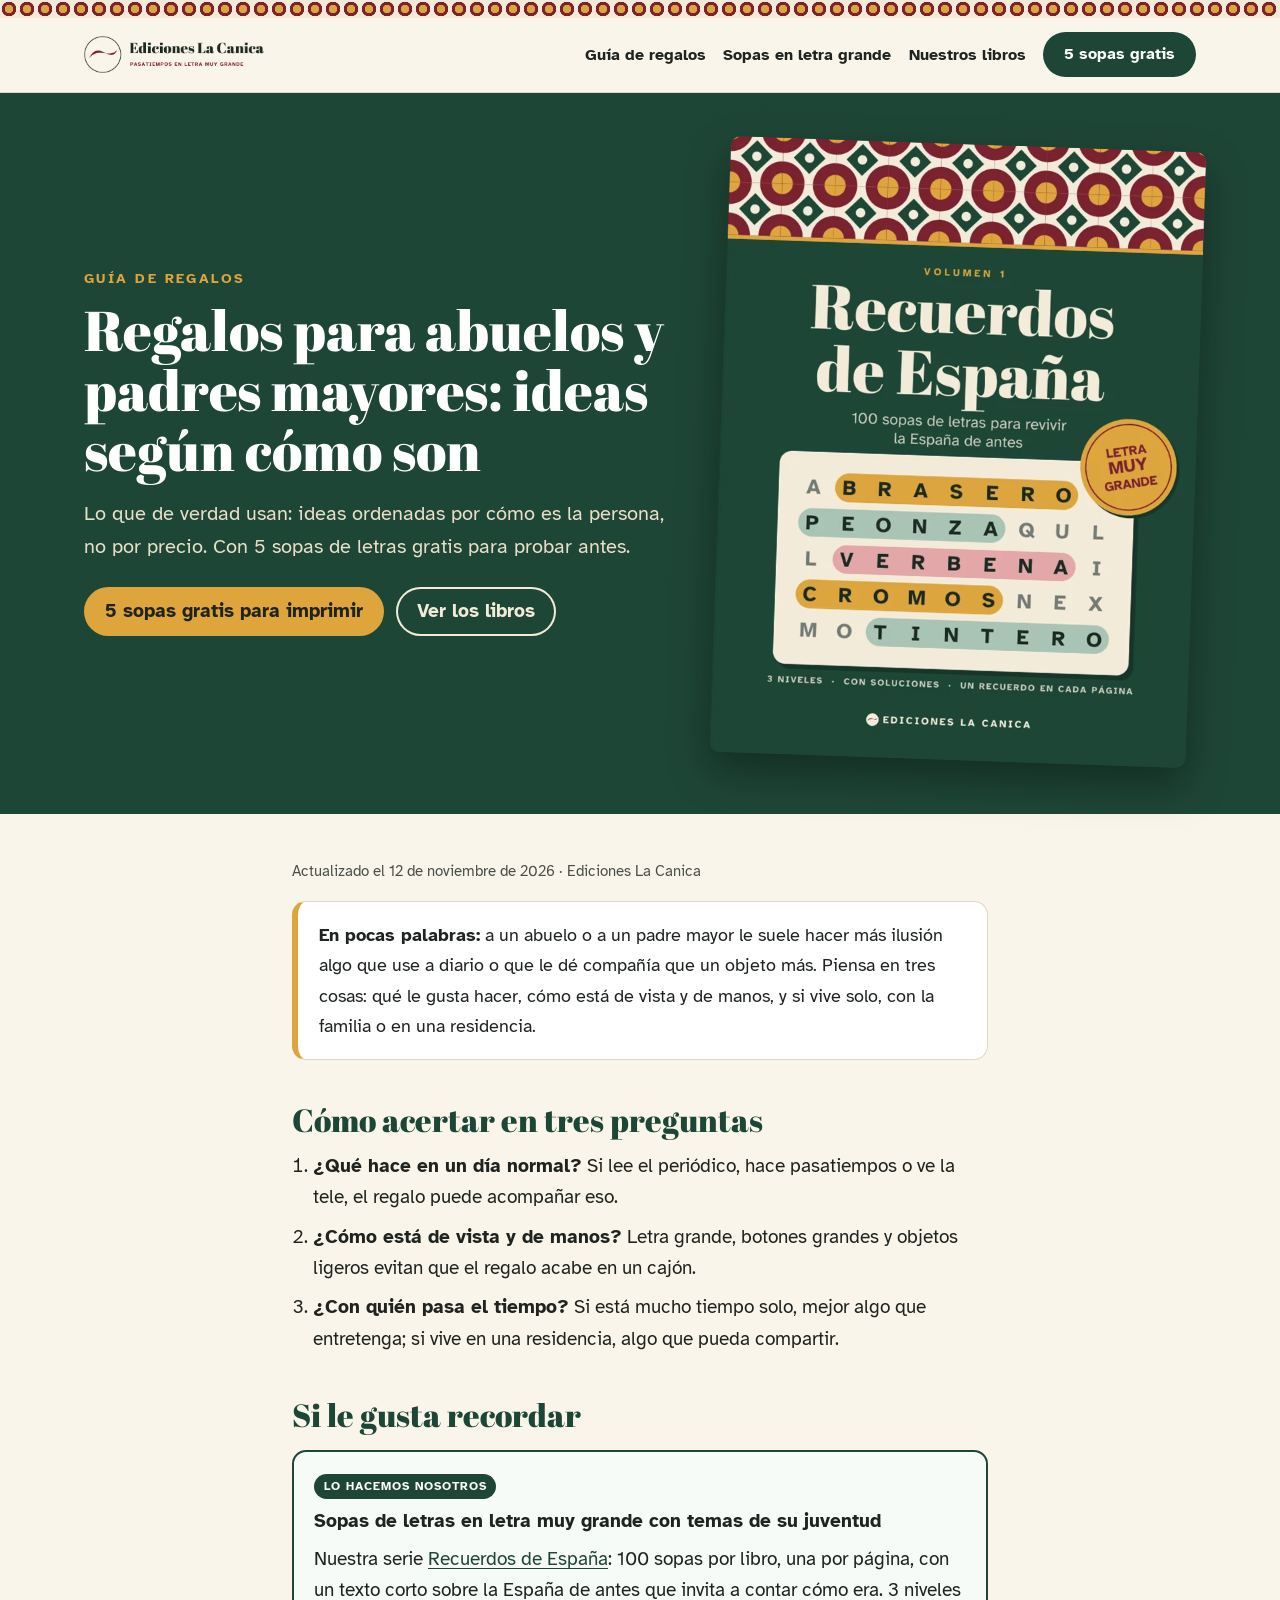
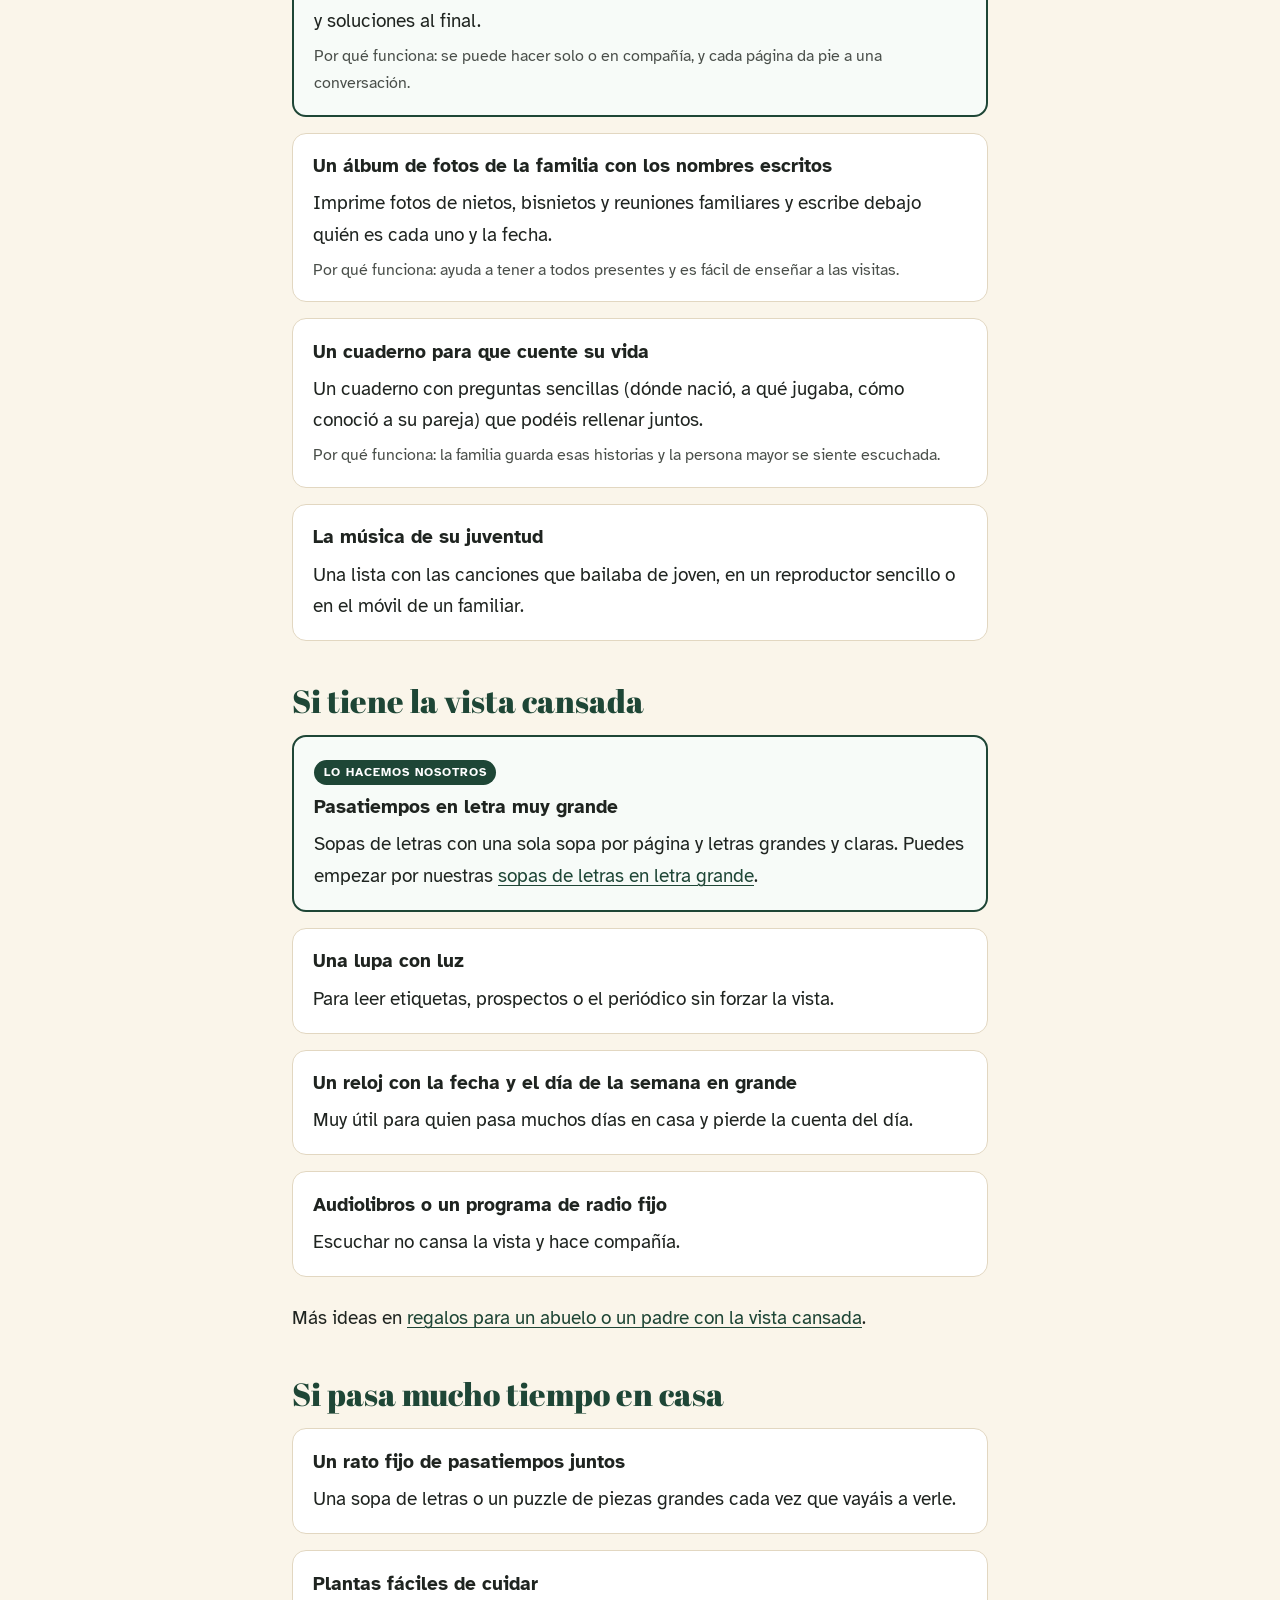
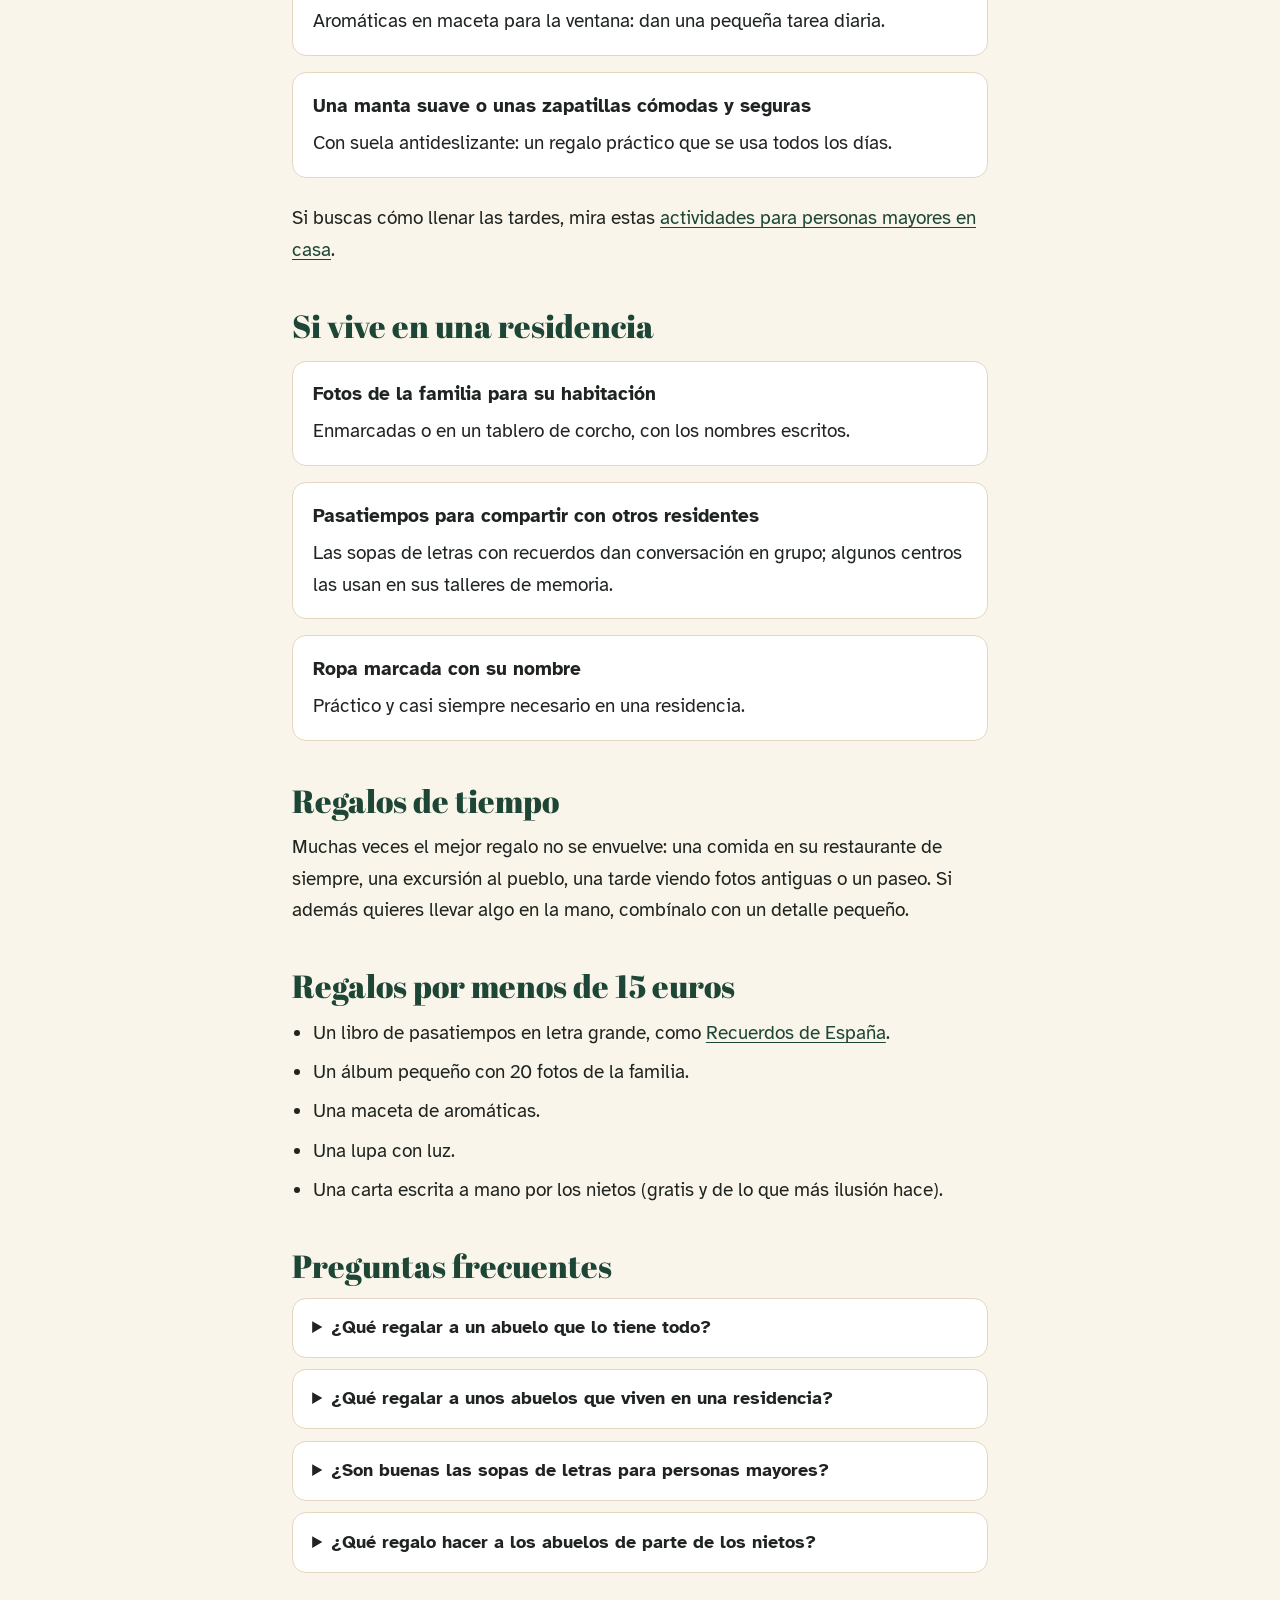
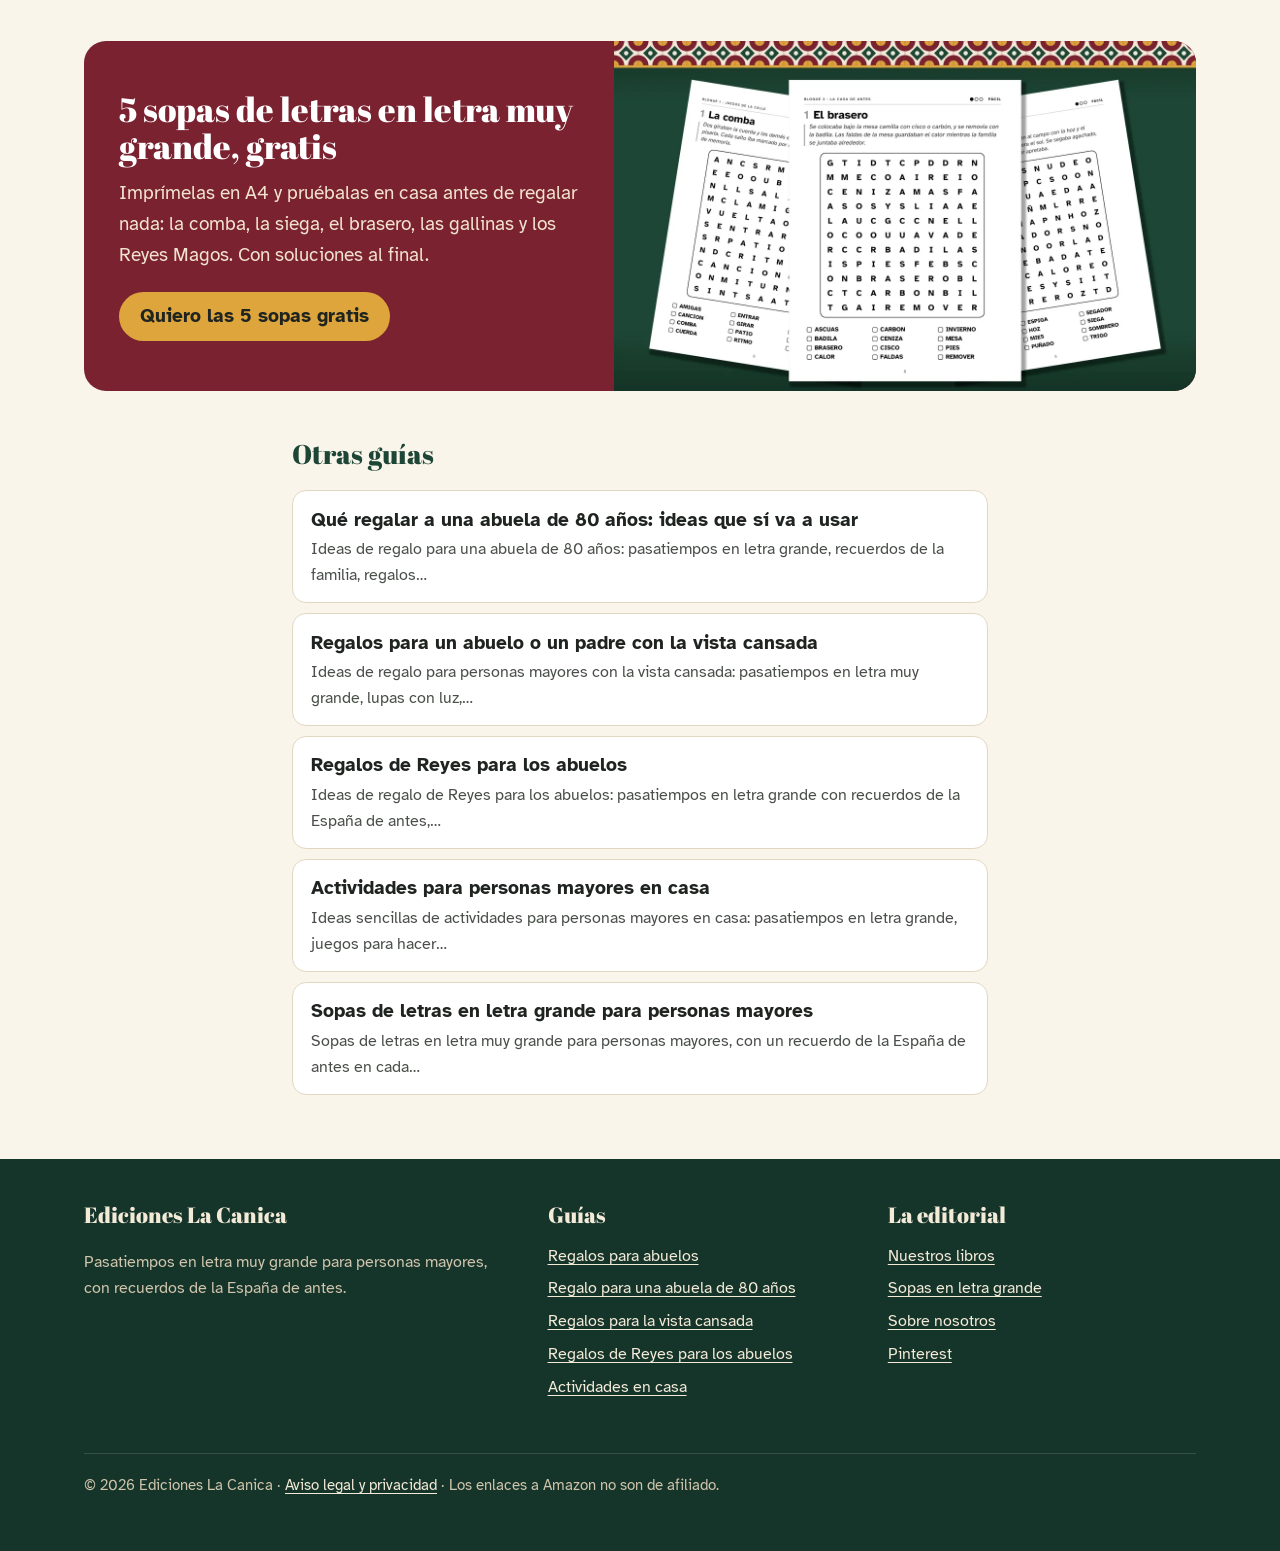
==== index.html @ 73f5ea28 "Web de Ediciones La Canica: guía de regalos para abuelos y sopas de letras en letra grande Co-Author" ====
<!doctype html>
<html lang="es">
<head>
<meta charset="utf-8">
<meta name="viewport" content="width=device-width, initial-scale=1">
<title>Regalos para abuelos y padres mayores: ideas según cómo son</title>
<meta name="description" content="Ideas de regalo para abuelos y padres mayores según sus gustos: si tienen la vista cansada, si les gusta recordar, si pasan mucho tiempo en casa o viven en una residencia.">
<link rel="canonical" href="https://edicioneslacanica.github.io/">
<meta name="robots" content="index, follow, max-image-preview:large">
<meta property="og:type" content="website">
<meta property="og:locale" content="es_ES">
<meta property="og:site_name" content="Ediciones La Canica">
<meta property="og:title" content="Regalos para abuelos y padres mayores: ideas según cómo son">
<meta property="og:description" content="Ideas de regalo para abuelos y padres mayores según sus gustos: si tienen la vista cansada, si les gusta recordar, si pasan mucho tiempo en casa o viven en una residencia.">
<meta property="og:url" content="https://edicioneslacanica.github.io/">
<meta property="og:image" content="https://edicioneslacanica.github.io/img/og-imagen.jpg">
<meta name="twitter:card" content="summary_large_image">
<link rel="icon" type="image/png" href="/favicon.png">
<link rel="preload" href="/fuentes/abril-fatface.woff2" as="font" type="font/woff2" crossorigin>
<link rel="preload" href="/fuentes/atkinson-canica.woff2" as="font" type="font/woff2" crossorigin>
<link rel="stylesheet" href="/estilo.css">
<script type="application/ld+json">{"@context": "https://schema.org", "@graph": [{"@type": "Organization", "@id": "https://edicioneslacanica.github.io/#organizacion", "name": "Ediciones La Canica", "url": "https://edicioneslacanica.github.io/", "logo": "https://edicioneslacanica.github.io/img/logo.png", "sameAs": ["https://www.pinterest.com/edicioneslacanica"]}, {"@type": "WebSite", "@id": "https://edicioneslacanica.github.io/#web", "url": "https://edicioneslacanica.github.io/", "name": "Ediciones La Canica", "inLanguage": "es-ES", "publisher": {"@id": "https://edicioneslacanica.github.io/#organizacion"}}, {"@type": "Article", "headline": "Regalos para abuelos y padres mayores: ideas según cómo son", "description": "Ideas de regalo para abuelos y padres mayores según sus gustos: si tienen la vista cansada, si les gusta recordar, si pasan mucho tiempo en casa o viven en una residencia.", "inLanguage": "es-ES", "dateModified": "2026-11-12", "mainEntityOfPage": "https://edicioneslacanica.github.io/", "author": {"@id": "https://edicioneslacanica.github.io/#organizacion"}, "publisher": {"@id": "https://edicioneslacanica.github.io/#organizacion"}, "image": "https://edicioneslacanica.github.io/img/recuerdos-de-espana-vol-1.webp"}, {"@type": "FAQPage", "mainEntity": [{"@type": "Question", "name": "¿Qué regalar a un abuelo que lo tiene todo?", "acceptedAnswer": {"@type": "Answer", "text": "Algo que se use o se comparta, no un objeto más: un álbum con fotos de la familia y los nombres escritos, una comida o una excursión al pueblo, o un pasatiempo con temas de su época para hacer juntos."}}, {"@type": "Question", "name": "¿Qué regalar a unos abuelos que viven en una residencia?", "acceptedAnswer": {"@type": "Answer", "text": "Cosas pequeñas que se puedan usar allí: fotos enmarcadas de la familia, pasatiempos en letra grande, ropa cómoda marcada con su nombre o música de su juventud. Conviene preguntar antes al centro qué está permitido."}}, {"@type": "Question", "name": "¿Son buenas las sopas de letras para personas mayores?", "acceptedAnswer": {"@type": "Answer", "text": "Son un pasatiempo sencillo y entretenido para mantener la mente activa, siempre que la letra sea grande y no haya demasiadas palabras por página. No sustituyen ningún tratamiento ni ejercicio indicado por un profesional."}}, {"@type": "Question", "name": "¿Qué regalo hacer a los abuelos de parte de los nietos?", "acceptedAnswer": {"@type": "Answer", "text": "Algo hecho o compartido con ellos: un dibujo enmarcado, una tarde de pasatiempos juntos, una carta escrita a mano o un libro de recuerdos en el que los abuelos cuenten cómo era su infancia."}}]}]}</script>
</head>
<body>
<div class="baldosas" aria-hidden="true"></div>
<header class="cabecera">
  <div class="dentro">
    <a class="marca" href="/" aria-label="Ediciones La Canica, inicio"><img src="/img/logo.png" width="539" height="112" alt="Ediciones La Canica"></a>
    
<nav class="menu" aria-label="Principal">
  <a href="/">Guía de regalos</a>
  <a href="/sopas-de-letras-letra-grande/">Sopas en letra grande</a>
  <a href="/libros/">Nuestros libros</a>
  <a class="boton" href="https://sopas-letra-grande-gratis.subscribepage.io" rel="noopener">5 sopas gratis</a>
</nav>
  </div>
</header>
<main>
<section class="heroe">
  <div class="dentro">
    <div>
      
      <p class="etiqueta">Guía de regalos</p>
      <h1>Regalos para abuelos y padres mayores: ideas según cómo son</h1>
      <p class="entradilla">Lo que de verdad usan: ideas ordenadas por cómo es la persona, no por precio. Con 5 sopas de letras gratis para probar antes.</p>
      <div class="acciones">
        <a class="boton oro" href="https://sopas-letra-grande-gratis.subscribepage.io" rel="noopener">5 sopas gratis para imprimir</a>
        <a class="boton claro" href="/libros/">Ver los libros</a>
      </div>
    </div>
    <figure><img src="/img/recuerdos-de-espana-vol-1.webp" width="640" height="827" alt="Portada del libro Recuerdos de España, sopas de letras en letra muy grande" fetchpriority="high"></figure>
  </div>
</section>
<article class="articulo">
<p class="actualizado">Actualizado el 12 de noviembre de 2026 · Ediciones La Canica</p>

<p class="resumen"><strong>En pocas palabras:</strong> a un abuelo o a un padre mayor le suele hacer más ilusión algo que use a diario o que le dé compañía que un objeto más. Piensa en tres cosas: qué le gusta hacer, cómo está de vista y de manos, y si vive solo, con la familia o en una residencia.</p>

<h2>Cómo acertar en tres preguntas</h2>
<ol>
<li><strong>¿Qué hace en un día normal?</strong> Si lee el periódico, hace pasatiempos o ve la tele, el regalo puede acompañar eso.</li>
<li><strong>¿Cómo está de vista y de manos?</strong> Letra grande, botones grandes y objetos ligeros evitan que el regalo acabe en un cajón.</li>
<li><strong>¿Con quién pasa el tiempo?</strong> Si está mucho tiempo solo, mejor algo que entretenga; si vive en una residencia, algo que pueda compartir.</li>
</ol>

<h2>Si le gusta recordar</h2>
<div class="ideas">
<div class="idea nuestra"><span class="sello">Lo hacemos nosotros</span><h3>Sopas de letras en letra muy grande con temas de su juventud</h3><p>Nuestra serie <a href="/libros/">Recuerdos de España</a>: 100 sopas por libro, una por página, con un texto corto sobre la España de antes que invita a contar cómo era. 3 niveles y soluciones al final.</p><p class="por-que">Por qué funciona: se puede hacer solo o en compañía, y cada página da pie a una conversación.</p></div>
<div class="idea"><h3>Un álbum de fotos de la familia con los nombres escritos</h3><p>Imprime fotos de nietos, bisnietos y reuniones familiares y escribe debajo quién es cada uno y la fecha.</p><p class="por-que">Por qué funciona: ayuda a tener a todos presentes y es fácil de enseñar a las visitas.</p></div>
<div class="idea"><h3>Un cuaderno para que cuente su vida</h3><p>Un cuaderno con preguntas sencillas (dónde nació, a qué jugaba, cómo conoció a su pareja) que podéis rellenar juntos.</p><p class="por-que">Por qué funciona: la familia guarda esas historias y la persona mayor se siente escuchada.</p></div>
<div class="idea"><h3>La música de su juventud</h3><p>Una lista con las canciones que bailaba de joven, en un reproductor sencillo o en el móvil de un familiar.</p></div>
</div>

<h2>Si tiene la vista cansada</h2>
<div class="ideas">
<div class="idea nuestra"><span class="sello">Lo hacemos nosotros</span><h3>Pasatiempos en letra muy grande</h3><p>Sopas de letras con una sola sopa por página y letras grandes y claras. Puedes empezar por nuestras <a href="/sopas-de-letras-letra-grande/">sopas de letras en letra grande</a>.</p></div>
<div class="idea"><h3>Una lupa con luz</h3><p>Para leer etiquetas, prospectos o el periódico sin forzar la vista.</p></div>
<div class="idea"><h3>Un reloj con la fecha y el día de la semana en grande</h3><p>Muy útil para quien pasa muchos días en casa y pierde la cuenta del día.</p></div>
<div class="idea"><h3>Audiolibros o un programa de radio fijo</h3><p>Escuchar no cansa la vista y hace compañía.</p></div>
</div>
<p>Más ideas en <a href="/regalos-abuelo-vista-cansada/">regalos para un abuelo o un padre con la vista cansada</a>.</p>

<h2>Si pasa mucho tiempo en casa</h2>
<div class="ideas">
<div class="idea"><h3>Un rato fijo de pasatiempos juntos</h3><p>Una sopa de letras o un puzzle de piezas grandes cada vez que vayáis a verle.</p></div>
<div class="idea"><h3>Plantas fáciles de cuidar</h3><p>Aromáticas en maceta para la ventana: dan una pequeña tarea diaria.</p></div>
<div class="idea"><h3>Una manta suave o unas zapatillas cómodas y seguras</h3><p>Con suela antideslizante: un regalo práctico que se usa todos los días.</p></div>
</div>
<p>Si buscas cómo llenar las tardes, mira estas <a href="/actividades-para-mayores-en-casa/">actividades para personas mayores en casa</a>.</p>

<h2>Si vive en una residencia</h2>
<div class="ideas">
<div class="idea"><h3>Fotos de la familia para su habitación</h3><p>Enmarcadas o en un tablero de corcho, con los nombres escritos.</p></div>
<div class="idea"><h3>Pasatiempos para compartir con otros residentes</h3><p>Las sopas de letras con recuerdos dan conversación en grupo; algunos centros las usan en sus talleres de memoria.</p></div>
<div class="idea"><h3>Ropa marcada con su nombre</h3><p>Práctico y casi siempre necesario en una residencia.</p></div>
</div>

<h2>Regalos de tiempo</h2>
<p>Muchas veces el mejor regalo no se envuelve: una comida en su restaurante de siempre, una excursión al pueblo, una tarde viendo fotos antiguas o un paseo. Si además quieres llevar algo en la mano, combínalo con un detalle pequeño.</p>

<h2>Regalos por menos de 15 euros</h2>
<ul>
<li>Un libro de pasatiempos en letra grande, como <a href="/libros/">Recuerdos de España</a>.</li>
<li>Un álbum pequeño con 20 fotos de la familia.</li>
<li>Una maceta de aromáticas.</li>
<li>Una lupa con luz.</li>
<li>Una carta escrita a mano por los nietos (gratis y de lo que más ilusión hace).</li>
</ul>

<h2>Preguntas frecuentes</h2>

<div class="faq"><details><summary>¿Qué regalar a un abuelo que lo tiene todo?</summary><p>Algo que se use o se comparta, no un objeto más: un álbum con fotos de la familia y los nombres escritos, una comida o una excursión al pueblo, o un pasatiempo con temas de su época para hacer juntos.</p></details><details><summary>¿Qué regalar a unos abuelos que viven en una residencia?</summary><p>Cosas pequeñas que se puedan usar allí: fotos enmarcadas de la familia, pasatiempos en letra grande, ropa cómoda marcada con su nombre o música de su juventud. Conviene preguntar antes al centro qué está permitido.</p></details><details><summary>¿Son buenas las sopas de letras para personas mayores?</summary><p>Son un pasatiempo sencillo y entretenido para mantener la mente activa, siempre que la letra sea grande y no haya demasiadas palabras por página. No sustituyen ningún tratamiento ni ejercicio indicado por un profesional.</p></details><details><summary>¿Qué regalo hacer a los abuelos de parte de los nietos?</summary><p>Algo hecho o compartido con ellos: un dibujo enmarcado, una tarde de pasatiempos juntos, una carta escrita a mano o un libro de recuerdos en el que los abuelos cuenten cómo era su infancia.</p></details></div>
</article>

<section class="gratis" aria-labelledby="gratis-titulo">
  <div class="caja">
    <div class="texto">
      <h2 id="gratis-titulo">5 sopas de letras en letra muy grande, gratis</h2>
      <p>Imprímelas en A4 y pruébalas en casa antes de regalar nada: la comba, la siega, el brasero, las gallinas y los Reyes Magos. Con soluciones al final.</p>
      <a class="boton oro" href="https://sopas-letra-grande-gratis.subscribepage.io" rel="noopener">Quiero las 5 sopas gratis</a>
    </div>
    <img src="/img/sopas-gratis.webp" width="1200" height="720" loading="lazy" alt="Tres páginas de sopas de letras en letra muy grande para imprimir">
  </div>
</section>
<aside class="otras" aria-label="Otras guías"><h2>Otras guías</h2><ul><li><a href="/regalo-abuela-80-anos/">Qué regalar a una abuela de 80 años: ideas que sí va a usar<span>Ideas de regalo para una abuela de 80 años: pasatiempos en letra grande, recuerdos de la familia, regalos…</span></a></li><li><a href="/regalos-abuelo-vista-cansada/">Regalos para un abuelo o un padre con la vista cansada<span>Ideas de regalo para personas mayores con la vista cansada: pasatiempos en letra muy grande, lupas con luz,…</span></a></li><li><a href="/regalos-reyes-abuelos/">Regalos de Reyes para los abuelos<span>Ideas de regalo de Reyes para los abuelos: pasatiempos en letra grande con recuerdos de la España de antes,…</span></a></li><li><a href="/actividades-para-mayores-en-casa/">Actividades para personas mayores en casa<span>Ideas sencillas de actividades para personas mayores en casa: pasatiempos en letra grande, juegos para hacer…</span></a></li><li><a href="/sopas-de-letras-letra-grande/">Sopas de letras en letra grande para personas mayores<span>Sopas de letras en letra muy grande para personas mayores, con un recuerdo de la España de antes en cada…</span></a></li></ul></aside>
</main>
<footer class="pie">
  <div class="dentro">
    <div>
      <h2>Ediciones La Canica</h2>
      <p>Pasatiempos en letra muy grande para personas mayores, con recuerdos de la España de antes.</p>
    </div>
    <div>
      <h2>Guías</h2>
      <ul>
        <li><a href="/">Regalos para abuelos</a></li>
        <li><a href="/regalo-abuela-80-anos/">Regalo para una abuela de 80 años</a></li>
        <li><a href="/regalos-abuelo-vista-cansada/">Regalos para la vista cansada</a></li>
        <li><a href="/regalos-reyes-abuelos/">Regalos de Reyes para los abuelos</a></li>
        <li><a href="/actividades-para-mayores-en-casa/">Actividades en casa</a></li>
      </ul>
    </div>
    <div>
      <h2>La editorial</h2>
      <ul>
        <li><a href="/libros/">Nuestros libros</a></li>
        <li><a href="/sopas-de-letras-letra-grande/">Sopas en letra grande</a></li>
        <li><a href="/sobre-nosotros/">Sobre nosotros</a></li>
        <li><a href="https://www.pinterest.com/edicioneslacanica" rel="noopener">Pinterest</a></li>
      </ul>
    </div>
    <p class="legal">© 2026 Ediciones La Canica · <a href="/aviso-legal/">Aviso legal y privacidad</a> · Los enlaces a Amazon no son de afiliado.</p>
  </div>
</footer>
</body>
</html>
---- estilo.css ----
/* Ediciones La Canica · web estática. Letra grande y contraste alto: la leen hijos, nietos y mayores. */
@font-face { font-family: "Abril Fatface"; src: url("/fuentes/abril-fatface.woff2") format("woff2"); font-weight: 400; font-display: swap; }
@font-face { font-family: "Atkinson Hyperlegible"; src: url("/fuentes/atkinson-canica.woff2") format("woff2"); font-weight: 400; font-display: swap; }
@font-face { font-family: "Atkinson Hyperlegible"; src: url("/fuentes/atkinson-canica-bold.woff2") format("woff2"); font-weight: 700; font-display: swap; }

:root {
  --verde: #1E4636;
  --verde-osc: #16352A;
  --granate: #7B2230;
  --oro: #DDA53C;
  --crema: #F3EAD8;
  --crema-2: #FAF5EA;
  --tinta: #1F2420;
  --tinta-2: #4A4F4A;
  --linea: #E2D7C1;
  --ancho: 46rem;
  --ancho-ancho: 72rem;
  --radio: 14px;
}

* { box-sizing: border-box; }
html { -webkit-text-size-adjust: 100%; }
body {
  margin: 0;
  background: var(--crema-2);
  color: var(--tinta);
  font-family: "Atkinson Hyperlegible", system-ui, -apple-system, "Segoe UI", sans-serif;
  font-size: 1.1875rem;
  line-height: 1.65;
}
img { max-width: 100%; height: auto; display: block; }
a { color: var(--verde); text-decoration-thickness: 1px; text-underline-offset: 3px; }
a:hover { color: var(--granate); }
:focus-visible { outline: 3px solid var(--oro); outline-offset: 3px; }

/* Franja de baldosas, como en las portadas */
.baldosas {
  height: 18px;
  background:
    radial-gradient(circle at 50% 50%, var(--oro) 0 4px, transparent 4.5px) 0 0 / 18px 18px,
    radial-gradient(circle at 50% 50%, var(--granate) 0 7px, transparent 7.5px) 0 0 / 18px 18px,
    var(--crema);
}

/* Cabecera */
.cabecera { background: var(--crema-2); border-bottom: 1px solid var(--linea); }
.cabecera .dentro {
  max-width: var(--ancho-ancho); margin: 0 auto; padding: 0.9rem 1.25rem;
  display: flex; align-items: center; justify-content: space-between; gap: 1rem; flex-wrap: wrap;
}
.marca { display: flex; align-items: center; gap: 0.6rem; text-decoration: none; color: var(--verde); }
.marca img { width: 180px; }
.menu { display: flex; gap: 1.1rem; flex-wrap: wrap; align-items: center; font-size: 1rem; }
.menu a { text-decoration: none; color: var(--tinta); font-weight: 700; }
.menu a:hover { color: var(--granate); }
.menu a.boton { color: #fff; }

/* Botones */
.boton {
  display: inline-block; background: var(--verde); color: #fff; text-decoration: none;
  padding: 0.75rem 1.3rem; border-radius: 999px; font-weight: 700; line-height: 1.3;
}
.boton:hover { background: var(--granate); color: #fff; }
.boton.oro { background: var(--oro); color: var(--tinta); }
.boton.oro:hover { background: #c98f22; color: var(--tinta); }
.boton.claro { background: transparent; color: var(--verde); box-shadow: inset 0 0 0 2px var(--verde); }
.boton.claro:hover { background: var(--verde); color: #fff; }

/* Portada de cada página */
.heroe { background: var(--verde); color: var(--crema); }
.heroe .dentro { max-width: var(--ancho-ancho); margin: 0 auto; padding: 3.2rem 1.25rem 3.4rem; display: grid; gap: 2.5rem; grid-template-columns: 1.25fr 1fr; align-items: center; }
.heroe.solo-texto .dentro { grid-template-columns: 1fr; max-width: var(--ancho); }
.heroe .etiqueta { color: var(--oro); letter-spacing: 0.18em; font-size: 0.85rem; font-weight: 700; text-transform: uppercase; margin: 0 0 0.6rem; }
.heroe h1 { font-family: "Abril Fatface", Georgia, serif; font-weight: 400; font-size: clamp(2.2rem, 5vw, 3.5rem); line-height: 1.08; margin: 0 0 1rem; color: #fff; }
.heroe .entradilla { font-size: 1.25rem; color: #E9DFC9; margin: 0 0 1.5rem; }
.heroe .acciones { display: flex; gap: 0.8rem; flex-wrap: wrap; }
.heroe .acciones .boton.claro { color: var(--crema); box-shadow: inset 0 0 0 2px var(--crema); }
.heroe .acciones .boton.claro:hover { background: var(--crema); color: var(--verde); }
.heroe figure { margin: 0; }
.heroe figure img { border-radius: 10px; box-shadow: 0 18px 40px rgba(0,0,0,0.35); transform: rotate(2deg); }
.miga { font-size: 0.95rem; color: #CFC4AC; margin: 0 0 1rem; }
.miga a { color: #CFC4AC; }

/* Cuerpo */
main { display: block; }
.articulo { max-width: var(--ancho); margin: 0 auto; padding: 2.8rem 1.25rem 1rem; }
.articulo h2 { font-family: "Abril Fatface", Georgia, serif; font-weight: 400; font-size: 2rem; line-height: 1.15; color: var(--verde); margin: 2.6rem 0 0.8rem; }
.articulo h3 { font-size: 1.3rem; margin: 1.8rem 0 0.4rem; color: var(--tinta); }
.articulo p { margin: 0 0 1.1rem; }
.articulo ul, .articulo ol { padding-left: 1.3rem; margin: 0 0 1.2rem; }
.articulo li { margin: 0 0 0.5rem; }
.articulo .resumen {
  background: #fff; border: 1px solid var(--linea); border-left: 6px solid var(--oro);
  border-radius: var(--radio); padding: 1.1rem 1.3rem; margin: 0 0 1.8rem; font-size: 1.15rem;
}
.actualizado { font-size: 0.95rem; color: var(--tinta-2); margin-bottom: 1.4rem; }

/* Tarjetas de ideas */
.ideas { display: grid; gap: 1rem; margin: 1rem 0 1.6rem; }
.idea { background: #fff; border: 1px solid var(--linea); border-radius: var(--radio); padding: 1.1rem 1.25rem; }
.idea h3 { margin: 0 0 0.35rem; font-size: 1.2rem; }
.idea p { margin: 0; }
.idea .por-que { color: var(--tinta-2); font-size: 1.02rem; margin-top: 0.35rem; }
.idea.nuestra { border: 2px solid var(--verde); background: #F7FBF8; }
.idea .sello { display: inline-block; background: var(--verde); color: #fff; font-size: 0.78rem; letter-spacing: 0.08em; text-transform: uppercase; border-radius: 999px; padding: 0.15rem 0.6rem; margin-bottom: 0.45rem; font-weight: 700; }

/* Caja del imprimible gratis */
.gratis {
  margin: 2.6rem auto; max-width: var(--ancho-ancho); padding: 0 1.25rem;
}
.gratis .caja {
  background: var(--granate); color: var(--crema); border-radius: 22px; overflow: hidden;
  display: grid; grid-template-columns: 1fr 1.1fr; align-items: center;
}
.gratis .texto { padding: 2.2rem 2.2rem; }
.gratis h2 { font-family: "Abril Fatface", Georgia, serif; font-weight: 400; color: #fff; font-size: 2.1rem; line-height: 1.1; margin: 0 0 0.8rem; }
.gratis p { margin: 0 0 1.3rem; color: #F1E3CF; }
.gratis img { width: 100%; height: 100%; object-fit: cover; }

/* Libros */
.libros { display: grid; grid-template-columns: repeat(auto-fit, minmax(16rem, 1fr)); gap: 1.6rem; margin: 1.4rem 0 2rem; }
.libro { background: #fff; border: 1px solid var(--linea); border-radius: var(--radio); padding: 1.2rem; display: flex; flex-direction: column; gap: 0.8rem; }
.libro img { border-radius: 6px; box-shadow: 0 10px 24px rgba(30,70,54,0.22); }
.libro h3 { margin: 0.4rem 0 0; font-size: 1.25rem; }
.libro p { margin: 0; font-size: 1.05rem; color: var(--tinta-2); }
.libro .boton { align-self: flex-start; margin-top: auto; }

/* Galería de sopas */
.galeria { display: grid; grid-template-columns: repeat(auto-fit, minmax(13rem, 1fr)); gap: 1rem; margin: 1.2rem 0 1.8rem; }
.galeria figure { margin: 0; background: #fff; border: 1px solid var(--linea); border-radius: var(--radio); overflow: hidden; }
.galeria figcaption { padding: 0.6rem 0.9rem; font-size: 0.98rem; color: var(--tinta-2); }

/* Preguntas frecuentes */
.faq details { background: #fff; border: 1px solid var(--linea); border-radius: var(--radio); padding: 0.9rem 1.2rem; margin: 0 0 0.7rem; }
.faq summary { cursor: pointer; font-weight: 700; font-size: 1.12rem; }
.faq details p { margin: 0.7rem 0 0.2rem; }

/* Enlaces a otras guías */
.otras { max-width: var(--ancho); margin: 0 auto; padding: 0 1.25rem 2rem; }
.otras h2 { font-family: "Abril Fatface", Georgia, serif; font-weight: 400; color: var(--verde); font-size: 1.7rem; margin: 1.2rem 0 0.8rem; }
.otras ul { list-style: none; padding: 0; margin: 0; display: grid; gap: 0.6rem; }
.otras li a { display: block; background: #fff; border: 1px solid var(--linea); border-radius: var(--radio); padding: 0.85rem 1.1rem; text-decoration: none; font-weight: 700; color: var(--tinta); }
.otras li a:hover { border-color: var(--verde); color: var(--verde); }
.otras li a span { display: block; font-weight: 400; color: var(--tinta-2); font-size: 1rem; }

/* Pie */
.pie { background: var(--verde-osc); color: #CFC4AC; margin-top: 2rem; font-size: 1rem; }
.pie .dentro { max-width: var(--ancho-ancho); margin: 0 auto; padding: 2.4rem 1.25rem; display: grid; grid-template-columns: 1.4fr 1fr 1fr; gap: 2rem; }
.pie h2 { font-family: "Abril Fatface", Georgia, serif; font-weight: 400; color: var(--crema); font-size: 1.35rem; margin: 0 0 0.6rem; }
.pie a { color: var(--crema); }
.pie ul { list-style: none; padding: 0; margin: 0; }
.pie li { margin-bottom: 0.4rem; }
.pie .legal { grid-column: 1 / -1; border-top: 1px solid rgba(243,234,216,0.15); padding-top: 1.2rem; font-size: 0.92rem; }

@media (max-width: 760px) {
  body { font-size: 1.125rem; }
  .heroe .dentro { grid-template-columns: 1fr; padding: 2.4rem 1.25rem 2.6rem; }
  .heroe figure { max-width: 22rem; }
  .gratis .caja { grid-template-columns: 1fr; }
  .gratis .texto { padding: 1.6rem; }
  .pie .dentro { grid-template-columns: 1fr; }
  .marca img { width: 150px; }
  .menu { gap: 0.8rem; }
}
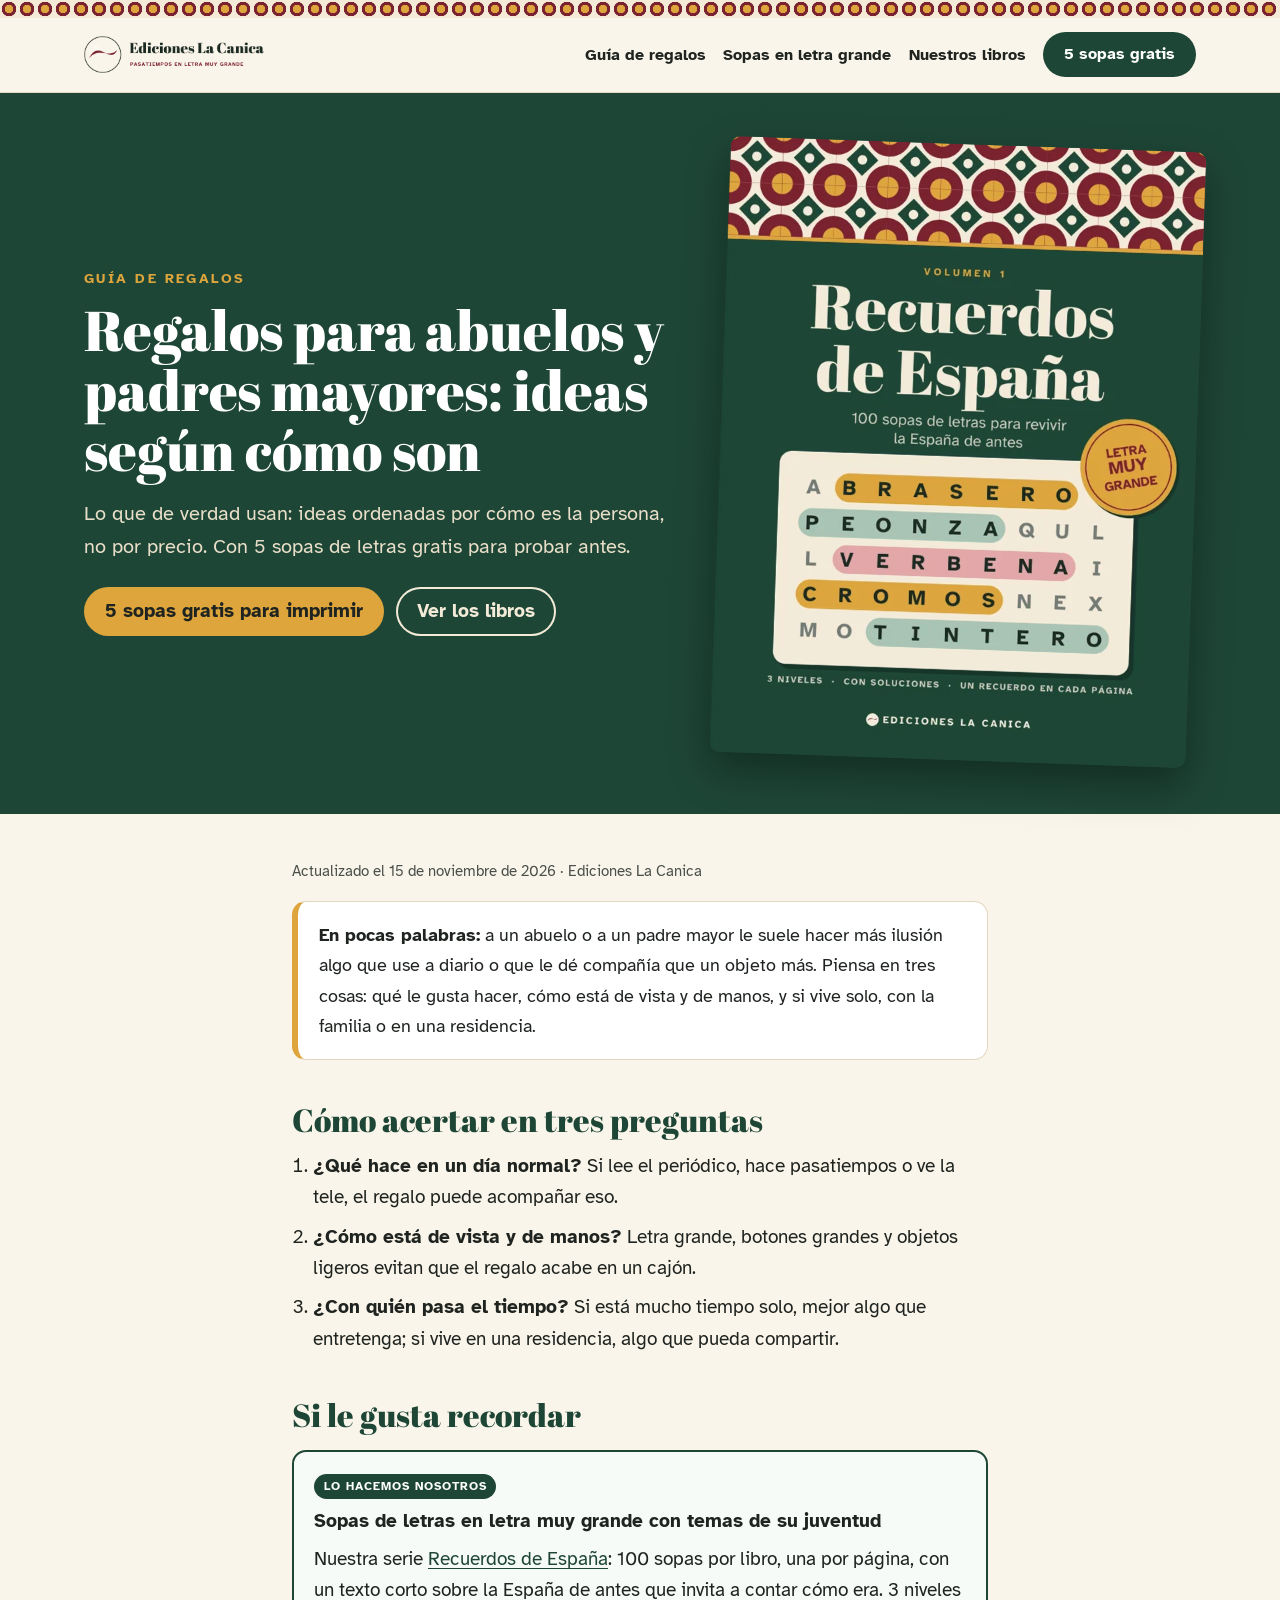
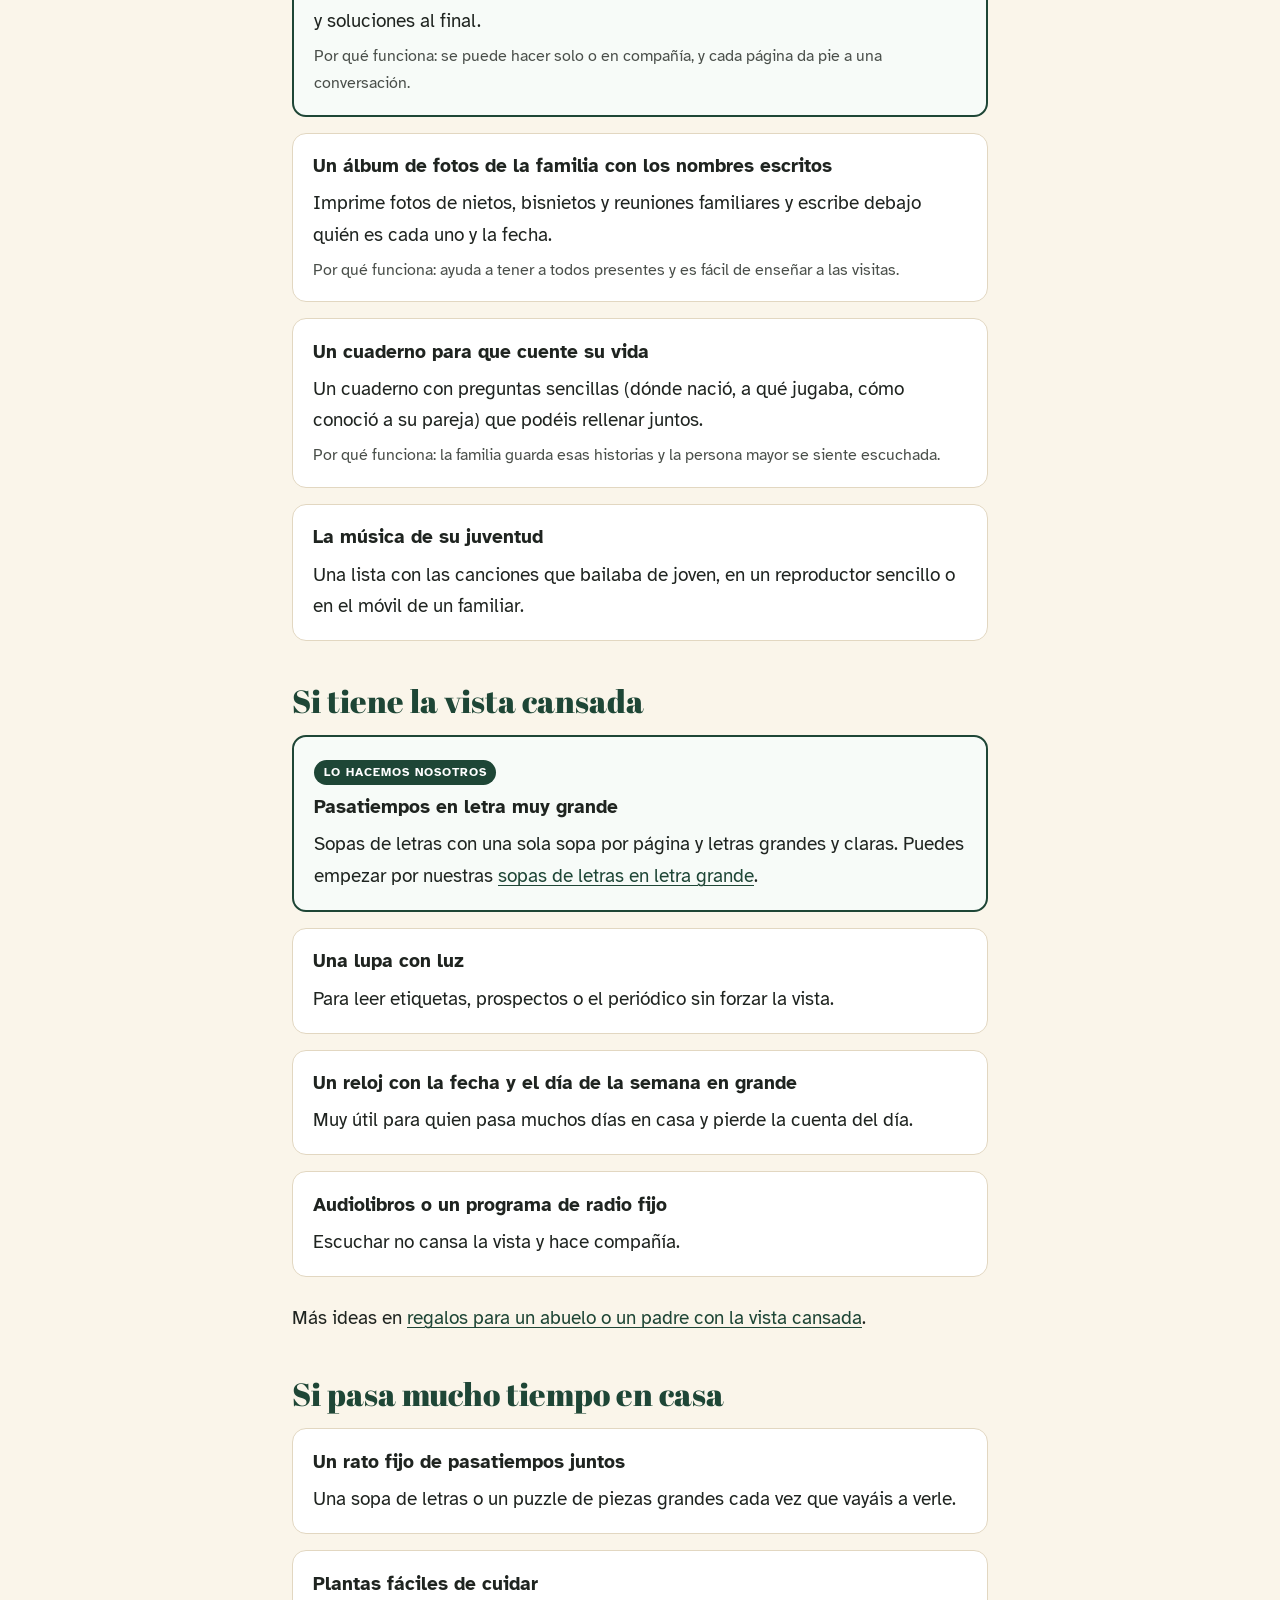
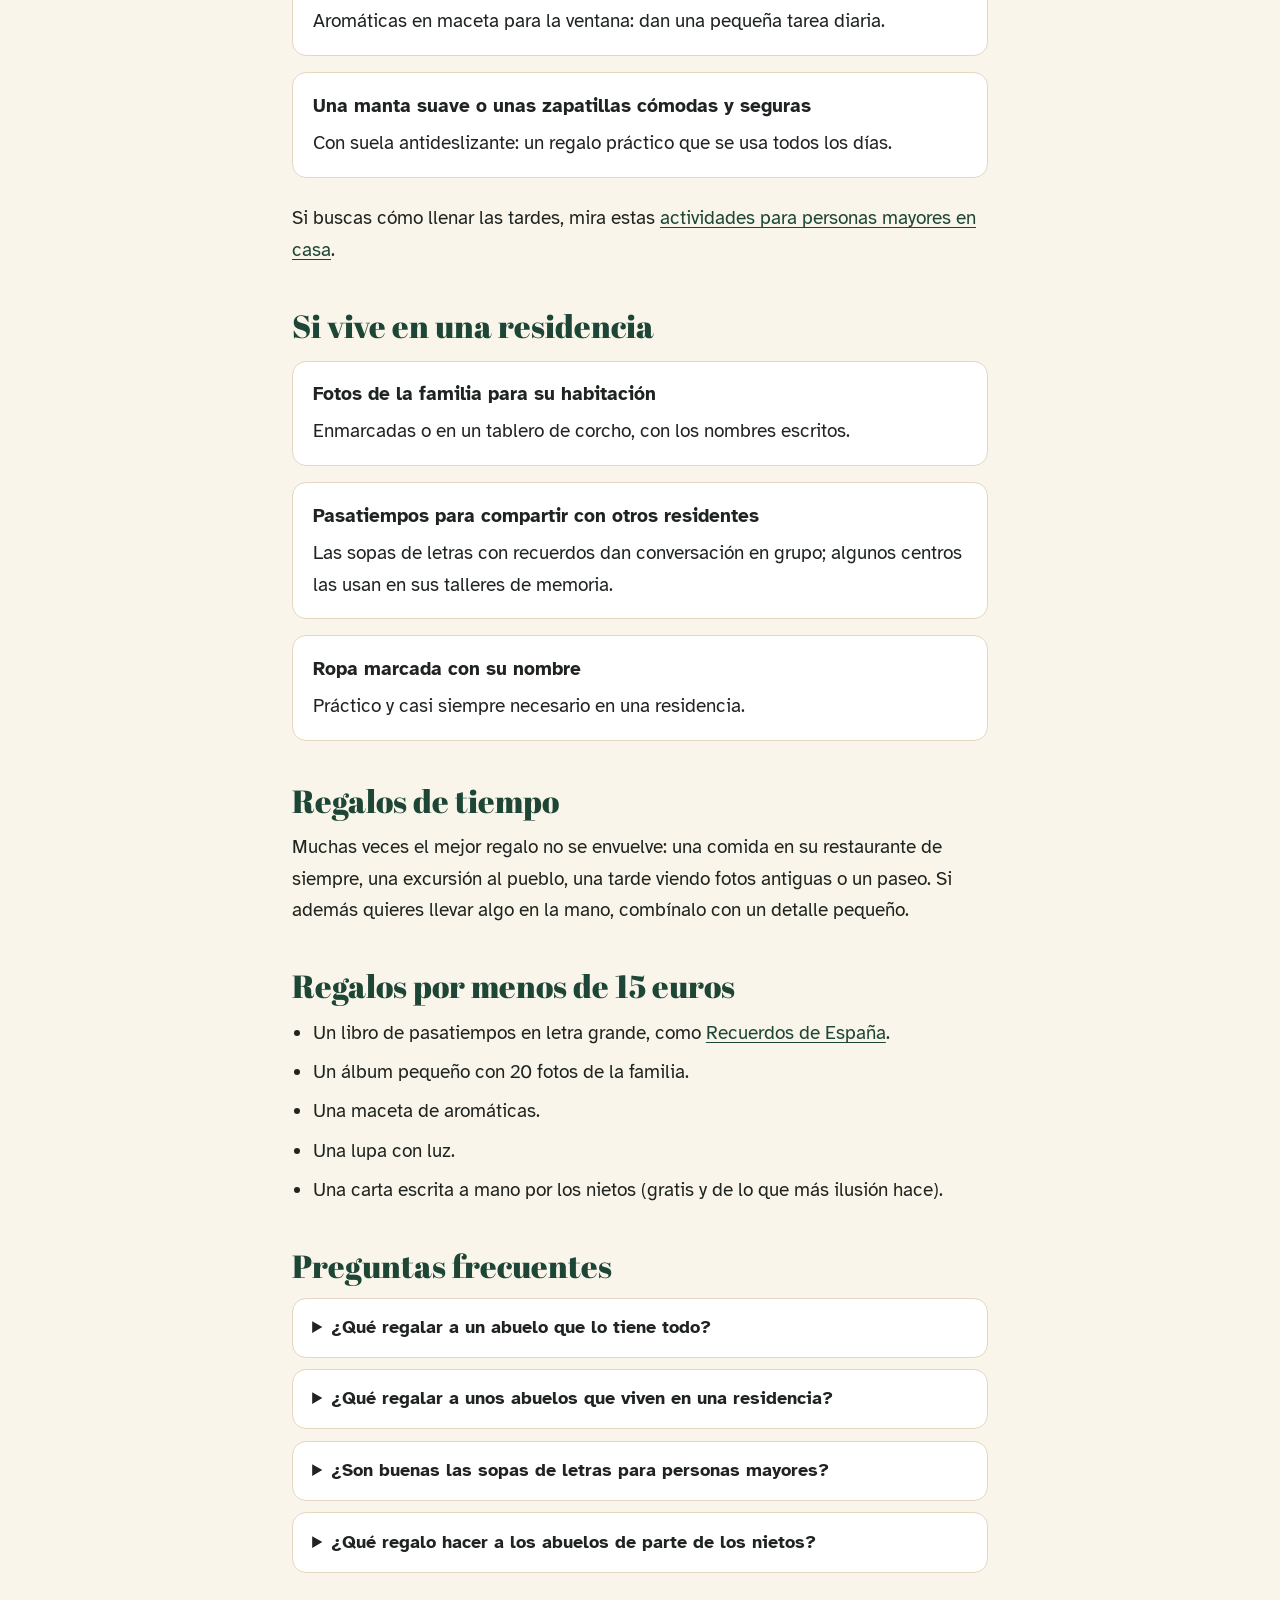
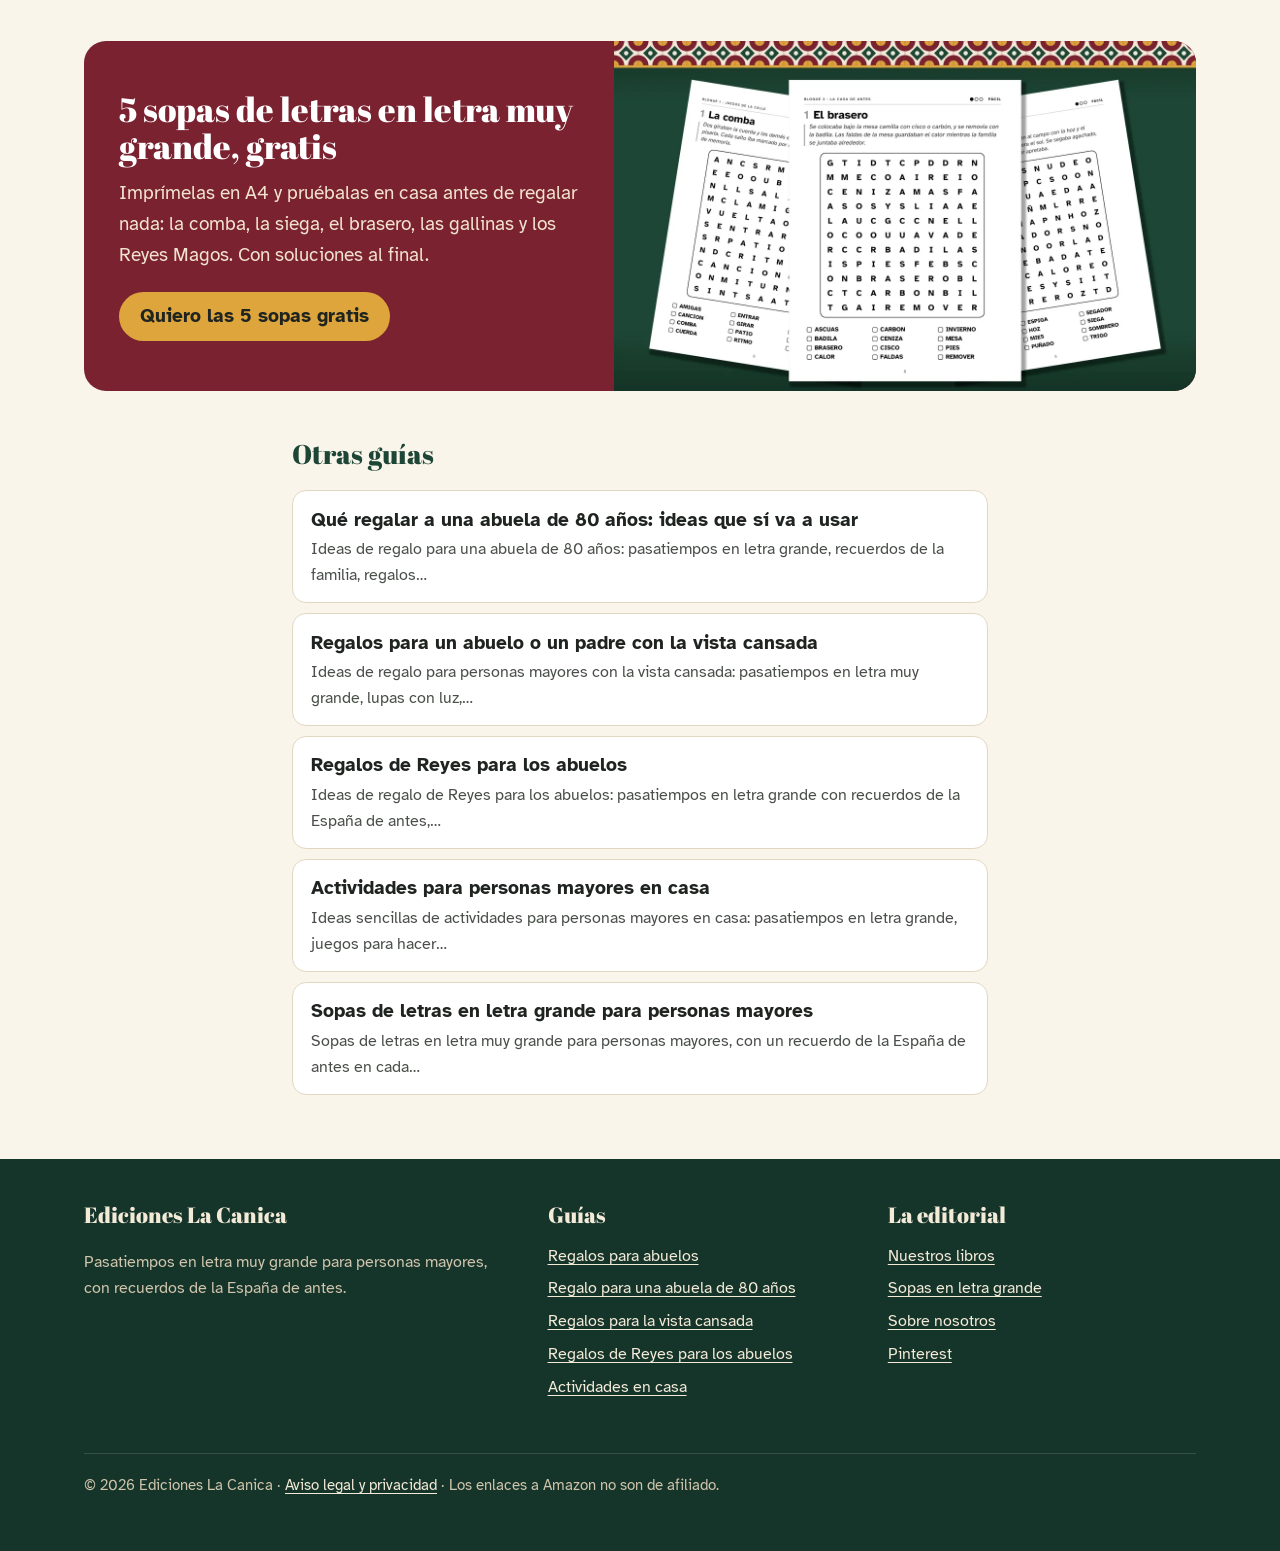
==== commit ccd1dec6: "Añade el vol. 3, La Navidad de antes, a la web Co-Authored-By: Claude Opus 5.5 <noreply@anthropic.co" ====
--- a/index.html
+++ b/index.html
@@ -6,6 +6,8 @@
 <title>Regalos para abuelos y padres mayores: ideas según cómo son</title>
 <meta name="description" content="Ideas de regalo para abuelos y padres mayores según sus gustos: si tienen la vista cansada, si les gusta recordar, si pasan mucho tiempo en casa o viven en una residencia.">
 <link rel="canonical" href="https://edicioneslacanica.github.io/">
+<meta name="google-site-verification" content="VkNssRUTS8YzPhkFAHOgQdFWMbKlsd9Glyf-zC-2MkE">
+<meta name="p:domain_verify" content="fee0f769501e787d30c666278166b75b">
 <meta name="robots" content="index, follow, max-image-preview:large">
 <meta property="og:type" content="website">
 <meta property="og:locale" content="es_ES">
@@ -19,7 +21,7 @@
 <link rel="preload" href="/fuentes/abril-fatface.woff2" as="font" type="font/woff2" crossorigin>
 <link rel="preload" href="/fuentes/atkinson-canica.woff2" as="font" type="font/woff2" crossorigin>
 <link rel="stylesheet" href="/estilo.css">
-<script type="application/ld+json">{"@context": "https://schema.org", "@graph": [{"@type": "Organization", "@id": "https://edicioneslacanica.github.io/#organizacion", "name": "Ediciones La Canica", "url": "https://edicioneslacanica.github.io/", "logo": "https://edicioneslacanica.github.io/img/logo.png", "sameAs": ["https://www.pinterest.com/edicioneslacanica"]}, {"@type": "WebSite", "@id": "https://edicioneslacanica.github.io/#web", "url": "https://edicioneslacanica.github.io/", "name": "Ediciones La Canica", "inLanguage": "es-ES", "publisher": {"@id": "https://edicioneslacanica.github.io/#organizacion"}}, {"@type": "Article", "headline": "Regalos para abuelos y padres mayores: ideas según cómo son", "description": "Ideas de regalo para abuelos y padres mayores según sus gustos: si tienen la vista cansada, si les gusta recordar, si pasan mucho tiempo en casa o viven en una residencia.", "inLanguage": "es-ES", "dateModified": "2026-11-12", "mainEntityOfPage": "https://edicioneslacanica.github.io/", "author": {"@id": "https://edicioneslacanica.github.io/#organizacion"}, "publisher": {"@id": "https://edicioneslacanica.github.io/#organizacion"}, "image": "https://edicioneslacanica.github.io/img/recuerdos-de-espana-vol-1.webp"}, {"@type": "FAQPage", "mainEntity": [{"@type": "Question", "name": "¿Qué regalar a un abuelo que lo tiene todo?", "acceptedAnswer": {"@type": "Answer", "text": "Algo que se use o se comparta, no un objeto más: un álbum con fotos de la familia y los nombres escritos, una comida o una excursión al pueblo, o un pasatiempo con temas de su época para hacer juntos."}}, {"@type": "Question", "name": "¿Qué regalar a unos abuelos que viven en una residencia?", "acceptedAnswer": {"@type": "Answer", "text": "Cosas pequeñas que se puedan usar allí: fotos enmarcadas de la familia, pasatiempos en letra grande, ropa cómoda marcada con su nombre o música de su juventud. Conviene preguntar antes al centro qué está permitido."}}, {"@type": "Question", "name": "¿Son buenas las sopas de letras para personas mayores?", "acceptedAnswer": {"@type": "Answer", "text": "Son un pasatiempo sencillo y entretenido para mantener la mente activa, siempre que la letra sea grande y no haya demasiadas palabras por página. No sustituyen ningún tratamiento ni ejercicio indicado por un profesional."}}, {"@type": "Question", "name": "¿Qué regalo hacer a los abuelos de parte de los nietos?", "acceptedAnswer": {"@type": "Answer", "text": "Algo hecho o compartido con ellos: un dibujo enmarcado, una tarde de pasatiempos juntos, una carta escrita a mano o un libro de recuerdos en el que los abuelos cuenten cómo era su infancia."}}]}]}</script>
+<script type="application/ld+json">{"@context": "https://schema.org", "@graph": [{"@type": "Organization", "@id": "https://edicioneslacanica.github.io/#organizacion", "name": "Ediciones La Canica", "url": "https://edicioneslacanica.github.io/", "logo": "https://edicioneslacanica.github.io/img/logo.png", "sameAs": ["https://www.pinterest.com/edicioneslacanica"]}, {"@type": "WebSite", "@id": "https://edicioneslacanica.github.io/#web", "url": "https://edicioneslacanica.github.io/", "name": "Ediciones La Canica", "inLanguage": "es-ES", "publisher": {"@id": "https://edicioneslacanica.github.io/#organizacion"}}, {"@type": "Article", "headline": "Regalos para abuelos y padres mayores: ideas según cómo son", "description": "Ideas de regalo para abuelos y padres mayores según sus gustos: si tienen la vista cansada, si les gusta recordar, si pasan mucho tiempo en casa o viven en una residencia.", "inLanguage": "es-ES", "dateModified": "2026-11-15", "mainEntityOfPage": "https://edicioneslacanica.github.io/", "author": {"@id": "https://edicioneslacanica.github.io/#organizacion"}, "publisher": {"@id": "https://edicioneslacanica.github.io/#organizacion"}, "image": "https://edicioneslacanica.github.io/img/recuerdos-de-espana-vol-1.webp"}, {"@type": "FAQPage", "mainEntity": [{"@type": "Question", "name": "¿Qué regalar a un abuelo que lo tiene todo?", "acceptedAnswer": {"@type": "Answer", "text": "Algo que se use o se comparta, no un objeto más: un álbum con fotos de la familia y los nombres escritos, una comida o una excursión al pueblo, o un pasatiempo con temas de su época para hacer juntos."}}, {"@type": "Question", "name": "¿Qué regalar a unos abuelos que viven en una residencia?", "acceptedAnswer": {"@type": "Answer", "text": "Cosas pequeñas que se puedan usar allí: fotos enmarcadas de la familia, pasatiempos en letra grande, ropa cómoda marcada con su nombre o música de su juventud. Conviene preguntar antes al centro qué está permitido."}}, {"@type": "Question", "name": "¿Son buenas las sopas de letras para personas mayores?", "acceptedAnswer": {"@type": "Answer", "text": "Son un pasatiempo sencillo y entretenido para mantener la mente activa, siempre que la letra sea grande y no haya demasiadas palabras por página. No sustituyen ningún tratamiento ni ejercicio indicado por un profesional."}}, {"@type": "Question", "name": "¿Qué regalo hacer a los abuelos de parte de los nietos?", "acceptedAnswer": {"@type": "Answer", "text": "Algo hecho o compartido con ellos: un dibujo enmarcado, una tarde de pasatiempos juntos, una carta escrita a mano o un libro de recuerdos en el que los abuelos cuenten cómo era su infancia."}}]}]}</script>
 </head>
 <body>
 <div class="baldosas" aria-hidden="true"></div>
@@ -52,7 +54,7 @@
   </div>
 </section>
 <article class="articulo">
-<p class="actualizado">Actualizado el 12 de noviembre de 2026 · Ediciones La Canica</p>
+<p class="actualizado">Actualizado el 15 de noviembre de 2026 · Ediciones La Canica</p>
 
 <p class="resumen"><strong>En pocas palabras:</strong> a un abuelo o a un padre mayor le suele hacer más ilusión algo que use a diario o que le dé compañía que un objeto más. Piensa en tres cosas: qué le gusta hacer, cómo está de vista y de manos, y si vive solo, con la familia o en una residencia.</p>
 
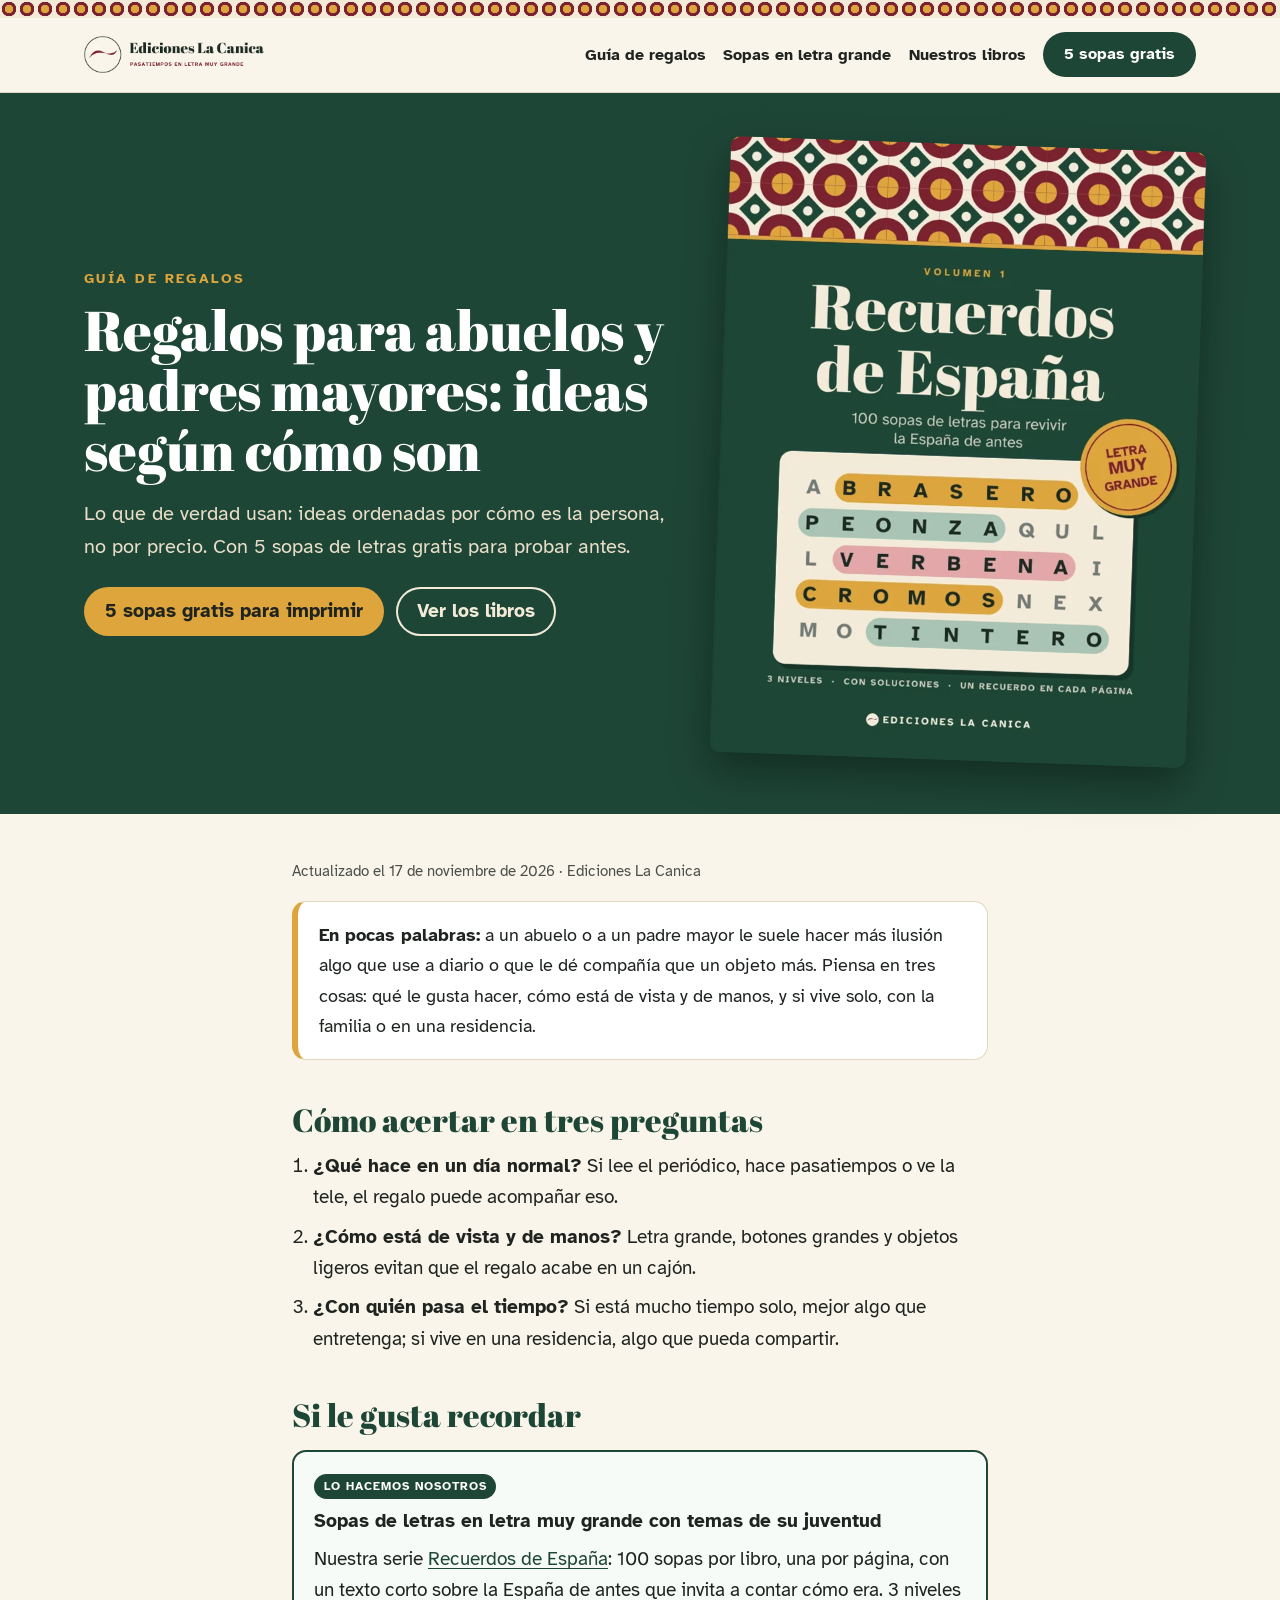
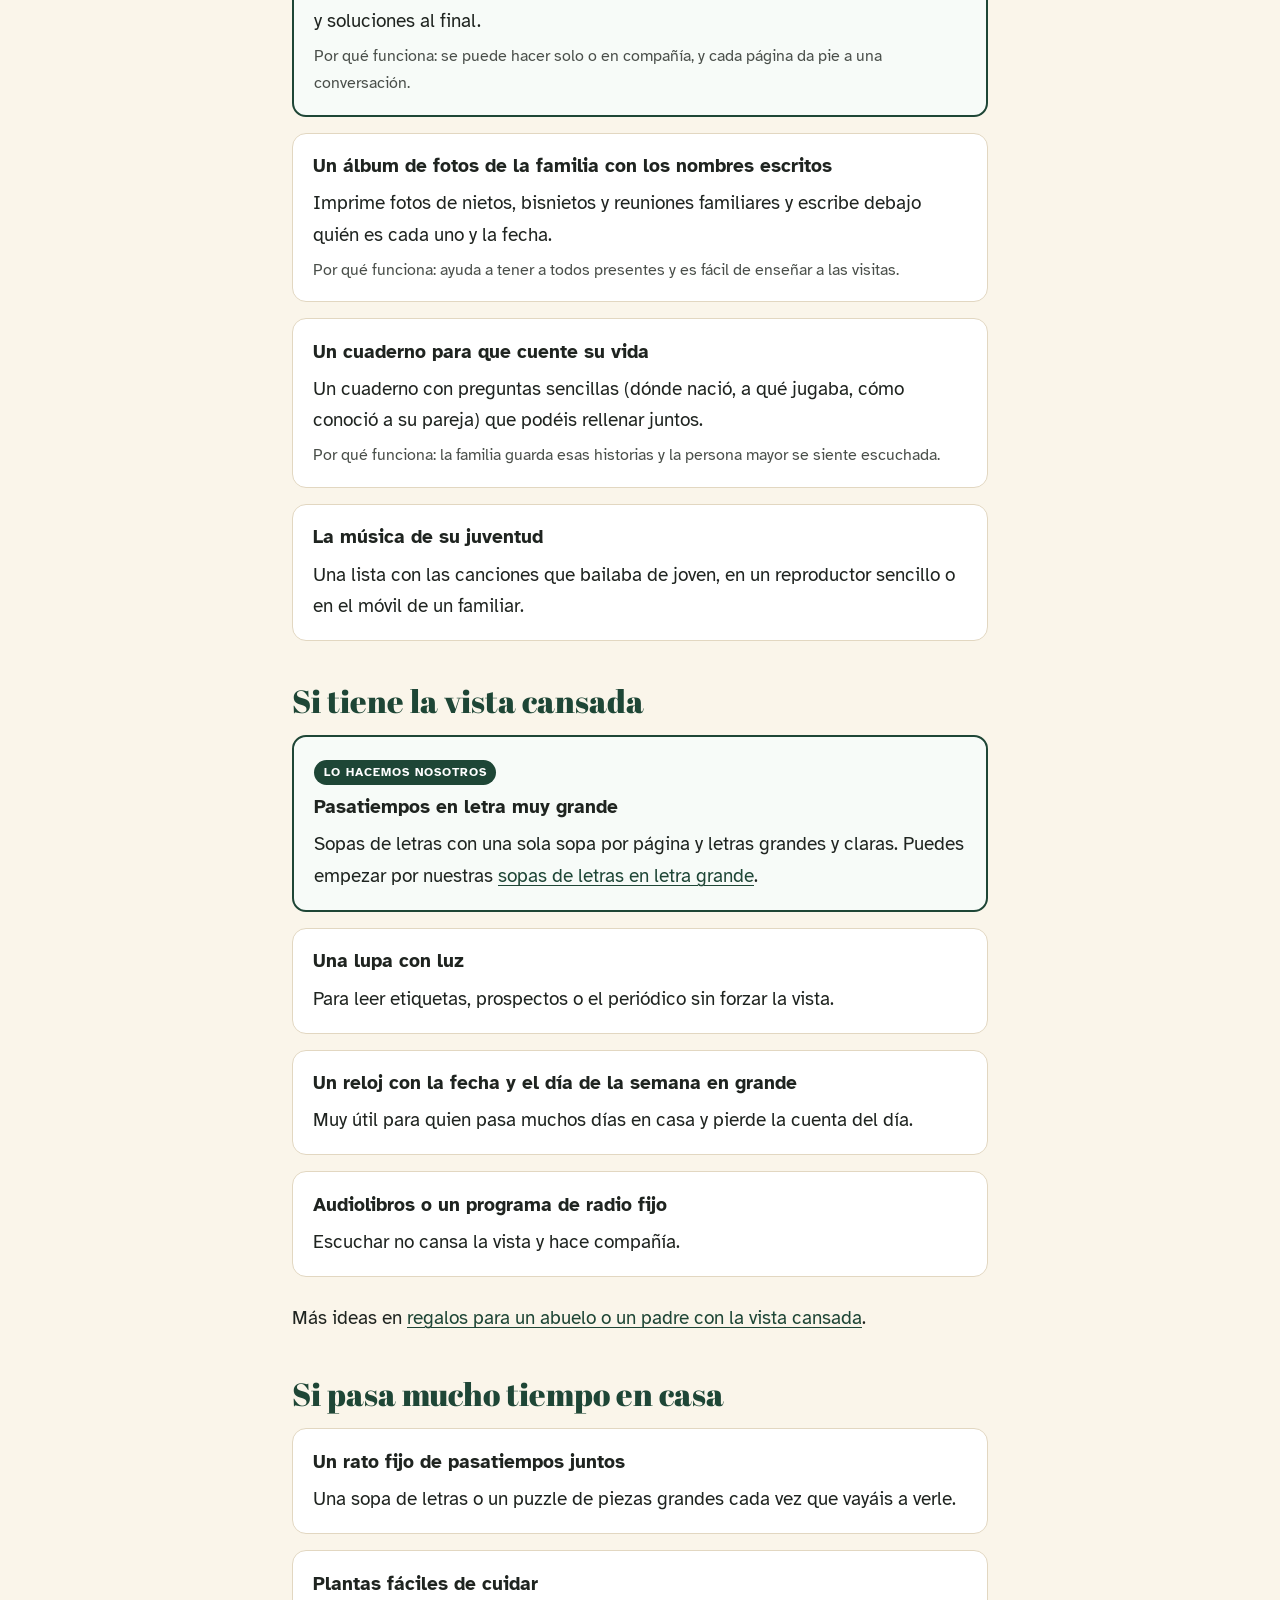
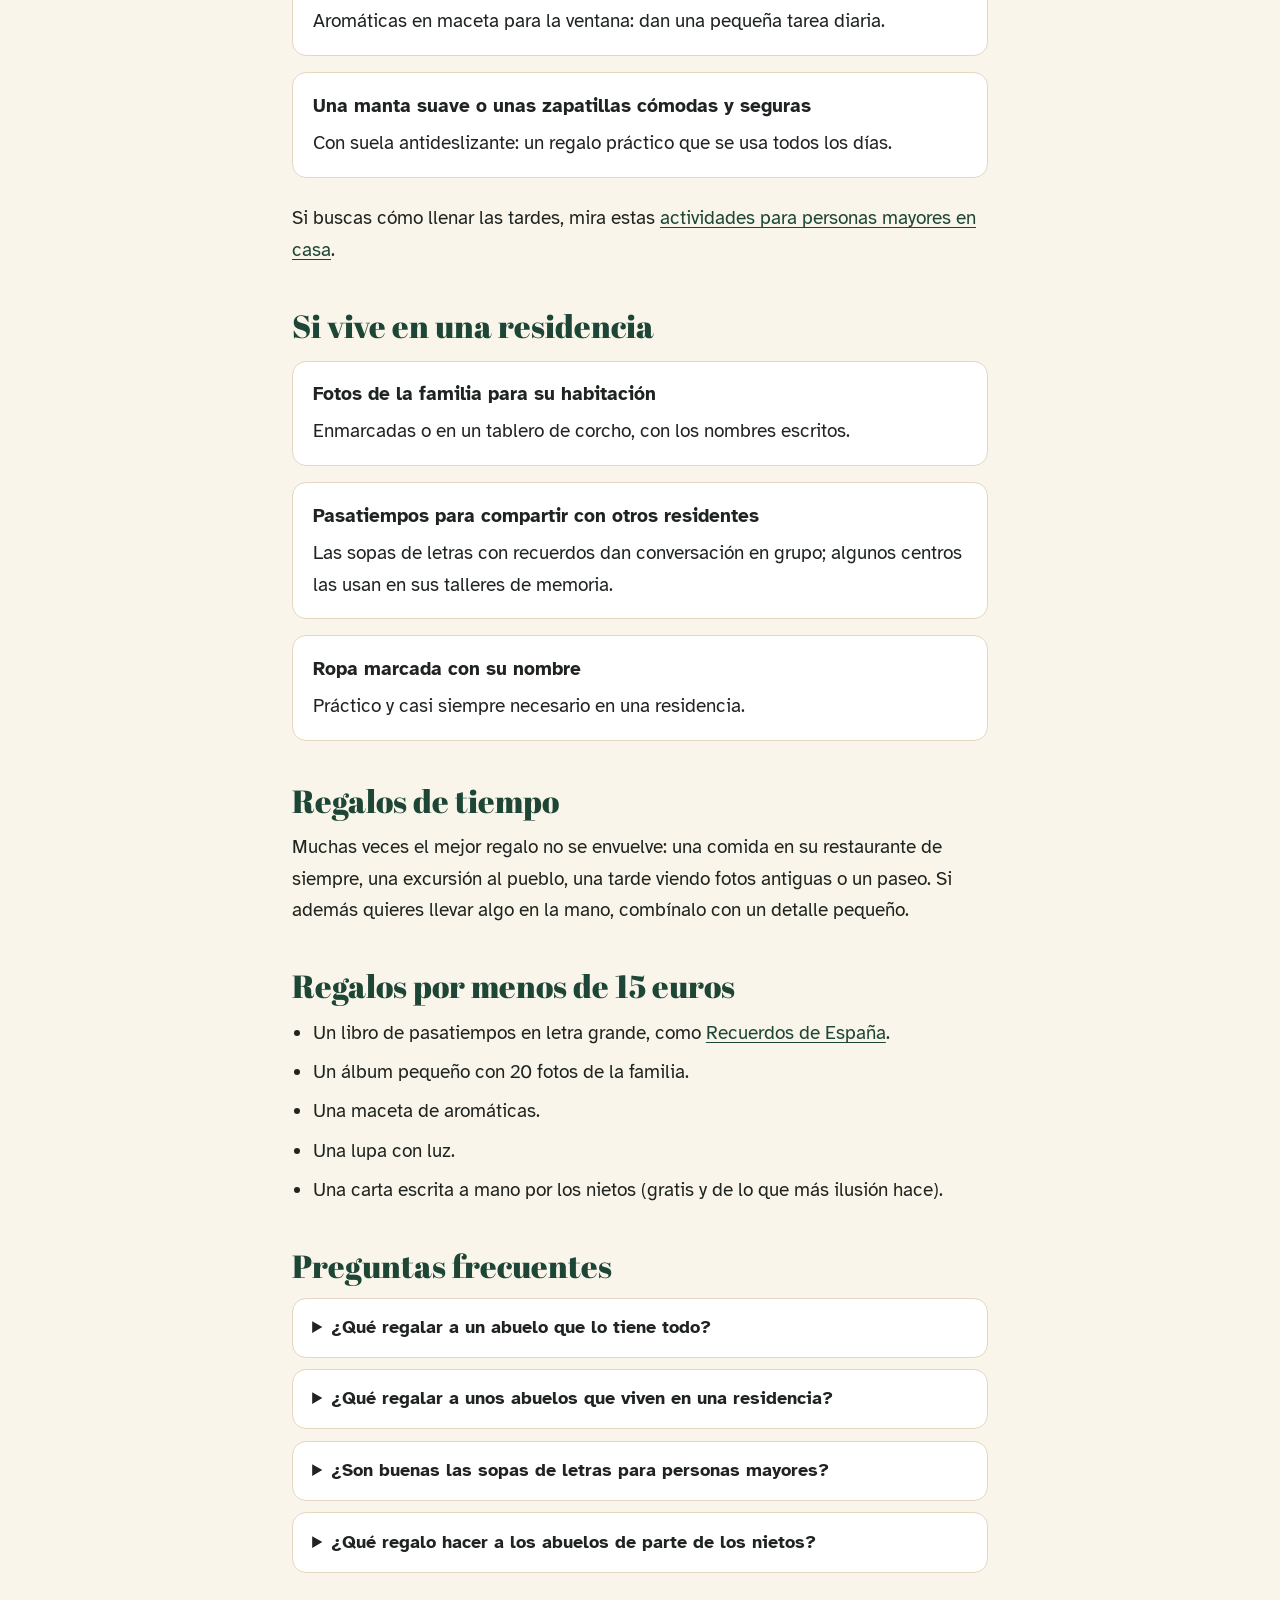
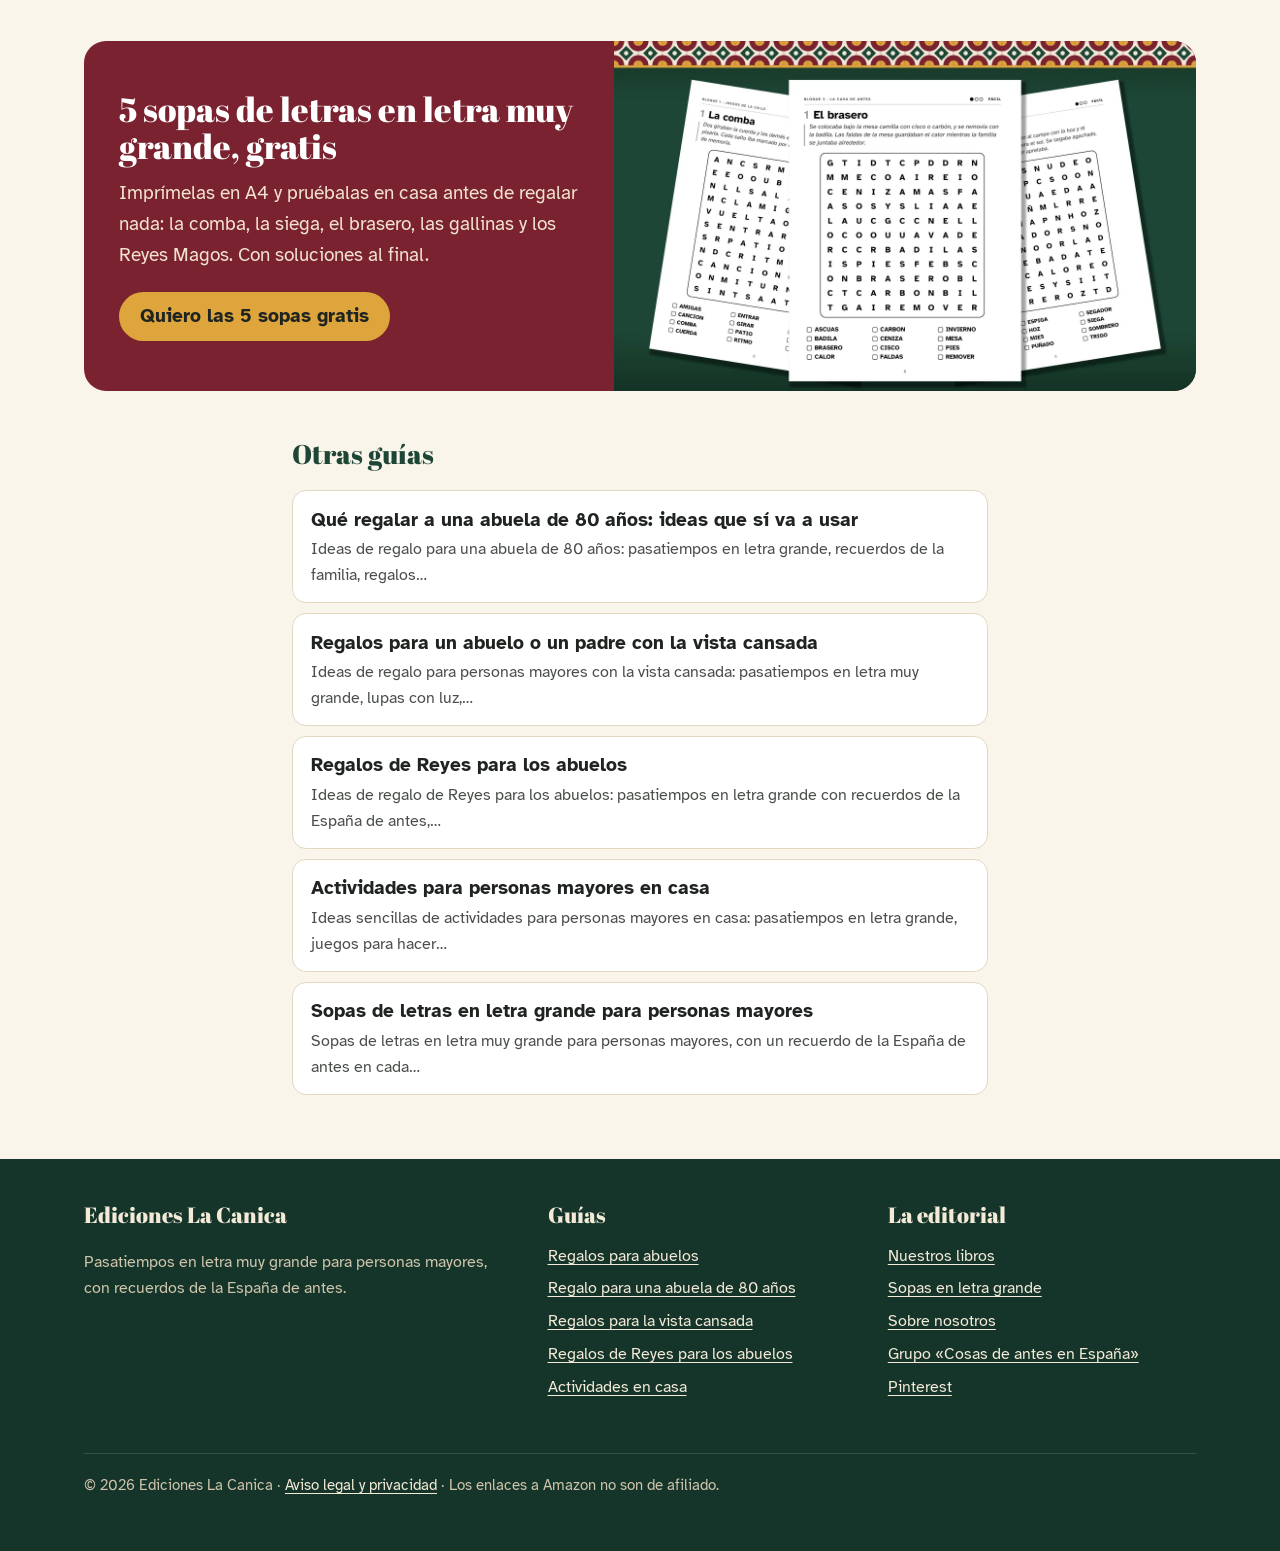
==== commit d8a173a8: "Enlaza el grupo de Facebook Cosas de antes en España Co-Authored-By: Claude Opus 5.5 <noreply@anthro" ====
--- a/index.html
+++ b/index.html
@@ -21,7 +21,7 @@
 <link rel="preload" href="/fuentes/abril-fatface.woff2" as="font" type="font/woff2" crossorigin>
 <link rel="preload" href="/fuentes/atkinson-canica.woff2" as="font" type="font/woff2" crossorigin>
 <link rel="stylesheet" href="/estilo.css">
-<script type="application/ld+json">{"@context": "https://schema.org", "@graph": [{"@type": "Organization", "@id": "https://edicioneslacanica.github.io/#organizacion", "name": "Ediciones La Canica", "url": "https://edicioneslacanica.github.io/", "logo": "https://edicioneslacanica.github.io/img/logo.png", "sameAs": ["https://www.pinterest.com/edicioneslacanica"]}, {"@type": "WebSite", "@id": "https://edicioneslacanica.github.io/#web", "url": "https://edicioneslacanica.github.io/", "name": "Ediciones La Canica", "inLanguage": "es-ES", "publisher": {"@id": "https://edicioneslacanica.github.io/#organizacion"}}, {"@type": "Article", "headline": "Regalos para abuelos y padres mayores: ideas según cómo son", "description": "Ideas de regalo para abuelos y padres mayores según sus gustos: si tienen la vista cansada, si les gusta recordar, si pasan mucho tiempo en casa o viven en una residencia.", "inLanguage": "es-ES", "dateModified": "2026-11-15", "mainEntityOfPage": "https://edicioneslacanica.github.io/", "author": {"@id": "https://edicioneslacanica.github.io/#organizacion"}, "publisher": {"@id": "https://edicioneslacanica.github.io/#organizacion"}, "image": "https://edicioneslacanica.github.io/img/recuerdos-de-espana-vol-1.webp"}, {"@type": "FAQPage", "mainEntity": [{"@type": "Question", "name": "¿Qué regalar a un abuelo que lo tiene todo?", "acceptedAnswer": {"@type": "Answer", "text": "Algo que se use o se comparta, no un objeto más: un álbum con fotos de la familia y los nombres escritos, una comida o una excursión al pueblo, o un pasatiempo con temas de su época para hacer juntos."}}, {"@type": "Question", "name": "¿Qué regalar a unos abuelos que viven en una residencia?", "acceptedAnswer": {"@type": "Answer", "text": "Cosas pequeñas que se puedan usar allí: fotos enmarcadas de la familia, pasatiempos en letra grande, ropa cómoda marcada con su nombre o música de su juventud. Conviene preguntar antes al centro qué está permitido."}}, {"@type": "Question", "name": "¿Son buenas las sopas de letras para personas mayores?", "acceptedAnswer": {"@type": "Answer", "text": "Son un pasatiempo sencillo y entretenido para mantener la mente activa, siempre que la letra sea grande y no haya demasiadas palabras por página. No sustituyen ningún tratamiento ni ejercicio indicado por un profesional."}}, {"@type": "Question", "name": "¿Qué regalo hacer a los abuelos de parte de los nietos?", "acceptedAnswer": {"@type": "Answer", "text": "Algo hecho o compartido con ellos: un dibujo enmarcado, una tarde de pasatiempos juntos, una carta escrita a mano o un libro de recuerdos en el que los abuelos cuenten cómo era su infancia."}}]}]}</script>
+<script type="application/ld+json">{"@context": "https://schema.org", "@graph": [{"@type": "Organization", "@id": "https://edicioneslacanica.github.io/#organizacion", "name": "Ediciones La Canica", "url": "https://edicioneslacanica.github.io/", "logo": "https://edicioneslacanica.github.io/img/logo.png", "sameAs": ["https://www.pinterest.com/edicioneslacanica"]}, {"@type": "WebSite", "@id": "https://edicioneslacanica.github.io/#web", "url": "https://edicioneslacanica.github.io/", "name": "Ediciones La Canica", "inLanguage": "es-ES", "publisher": {"@id": "https://edicioneslacanica.github.io/#organizacion"}}, {"@type": "Article", "headline": "Regalos para abuelos y padres mayores: ideas según cómo son", "description": "Ideas de regalo para abuelos y padres mayores según sus gustos: si tienen la vista cansada, si les gusta recordar, si pasan mucho tiempo en casa o viven en una residencia.", "inLanguage": "es-ES", "dateModified": "2026-11-17", "mainEntityOfPage": "https://edicioneslacanica.github.io/", "author": {"@id": "https://edicioneslacanica.github.io/#organizacion"}, "publisher": {"@id": "https://edicioneslacanica.github.io/#organizacion"}, "image": "https://edicioneslacanica.github.io/img/recuerdos-de-espana-vol-1.webp"}, {"@type": "FAQPage", "mainEntity": [{"@type": "Question", "name": "¿Qué regalar a un abuelo que lo tiene todo?", "acceptedAnswer": {"@type": "Answer", "text": "Algo que se use o se comparta, no un objeto más: un álbum con fotos de la familia y los nombres escritos, una comida o una excursión al pueblo, o un pasatiempo con temas de su época para hacer juntos."}}, {"@type": "Question", "name": "¿Qué regalar a unos abuelos que viven en una residencia?", "acceptedAnswer": {"@type": "Answer", "text": "Cosas pequeñas que se puedan usar allí: fotos enmarcadas de la familia, pasatiempos en letra grande, ropa cómoda marcada con su nombre o música de su juventud. Conviene preguntar antes al centro qué está permitido."}}, {"@type": "Question", "name": "¿Son buenas las sopas de letras para personas mayores?", "acceptedAnswer": {"@type": "Answer", "text": "Son un pasatiempo sencillo y entretenido para mantener la mente activa, siempre que la letra sea grande y no haya demasiadas palabras por página. No sustituyen ningún tratamiento ni ejercicio indicado por un profesional."}}, {"@type": "Question", "name": "¿Qué regalo hacer a los abuelos de parte de los nietos?", "acceptedAnswer": {"@type": "Answer", "text": "Algo hecho o compartido con ellos: un dibujo enmarcado, una tarde de pasatiempos juntos, una carta escrita a mano o un libro de recuerdos en el que los abuelos cuenten cómo era su infancia."}}]}]}</script>
 </head>
 <body>
 <div class="baldosas" aria-hidden="true"></div>
@@ -54,7 +54,7 @@
   </div>
 </section>
 <article class="articulo">
-<p class="actualizado">Actualizado el 15 de noviembre de 2026 · Ediciones La Canica</p>
+<p class="actualizado">Actualizado el 17 de noviembre de 2026 · Ediciones La Canica</p>
 
 <p class="resumen"><strong>En pocas palabras:</strong> a un abuelo o a un padre mayor le suele hacer más ilusión algo que use a diario o que le dé compañía que un objeto más. Piensa en tres cosas: qué le gusta hacer, cómo está de vista y de manos, y si vive solo, con la familia o en una residencia.</p>
 
@@ -148,6 +148,7 @@
         <li><a href="/libros/">Nuestros libros</a></li>
         <li><a href="/sopas-de-letras-letra-grande/">Sopas en letra grande</a></li>
         <li><a href="/sobre-nosotros/">Sobre nosotros</a></li>
+        <li><a href="https://www.facebook.com/groups/cosasdeantesenespana" rel="noopener">Grupo «Cosas de antes en España»</a></li>
         <li><a href="https://www.pinterest.com/edicioneslacanica" rel="noopener">Pinterest</a></li>
       </ul>
     </div>
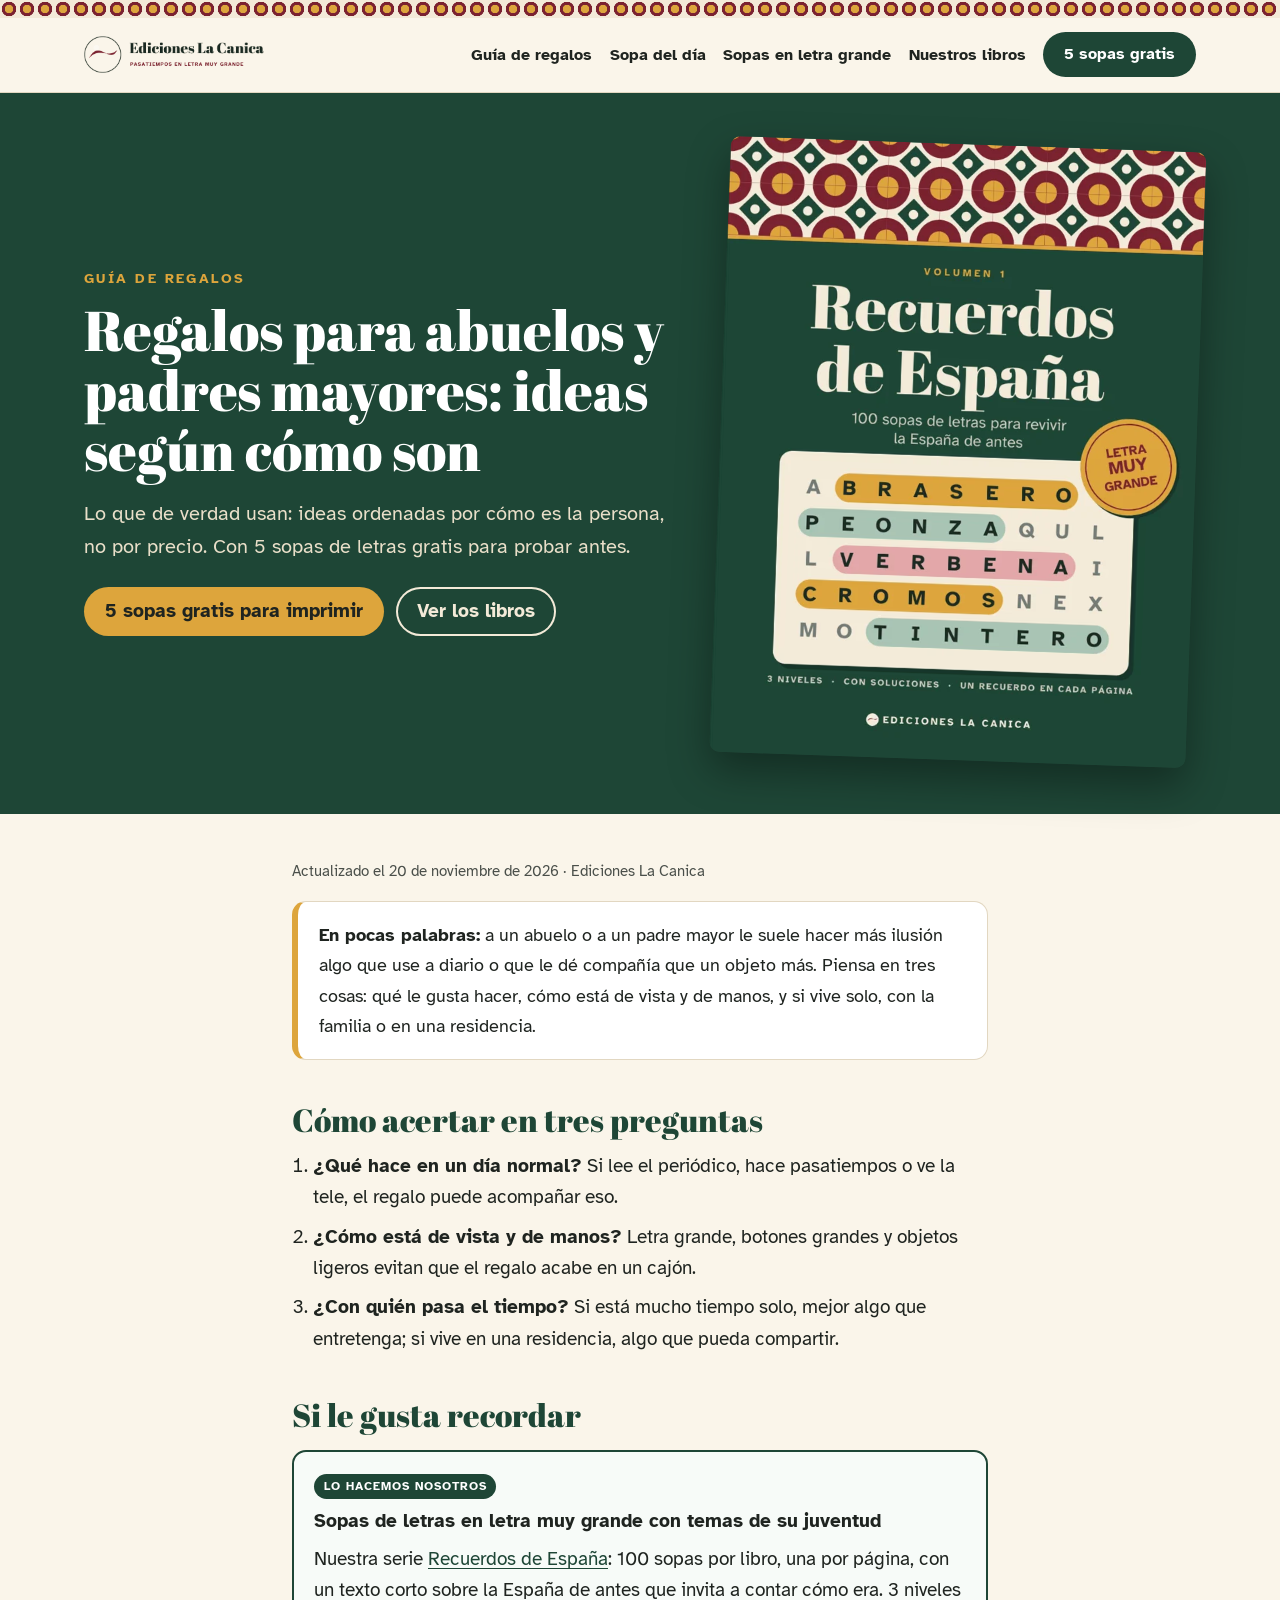
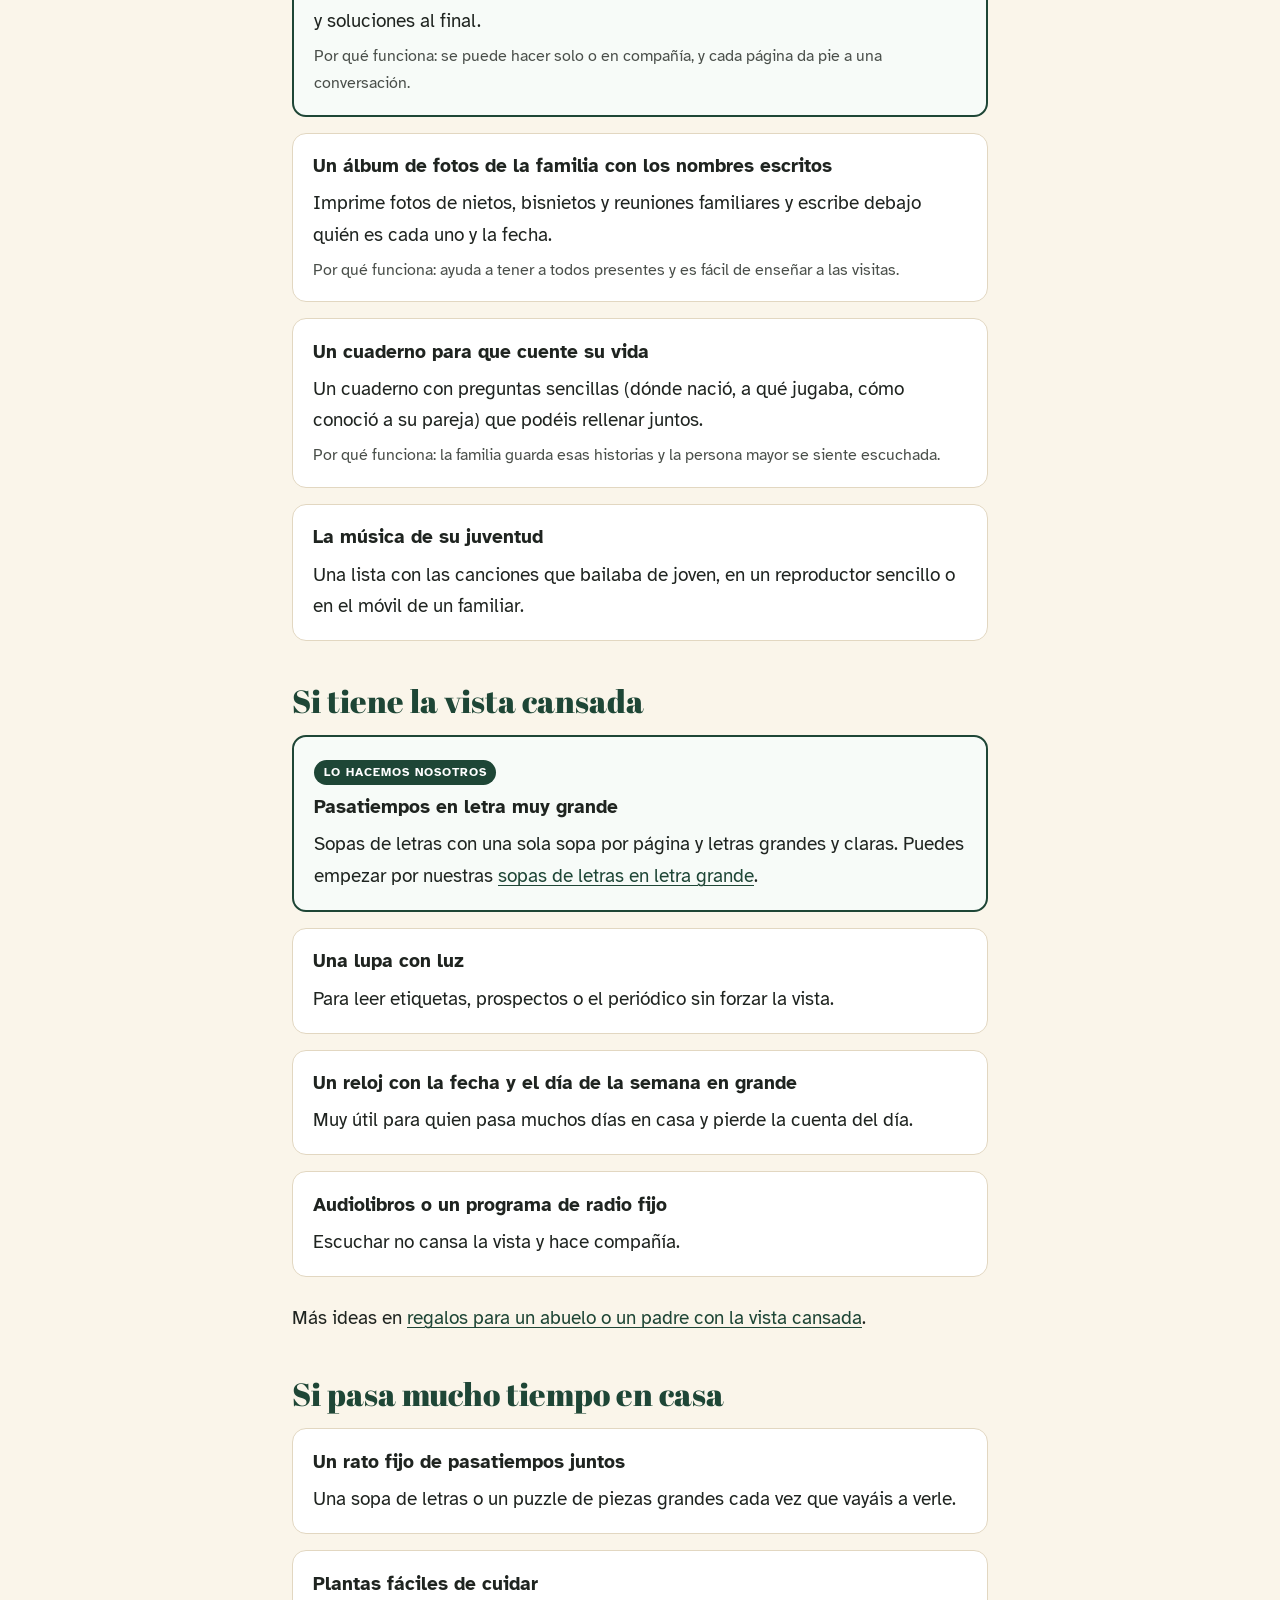
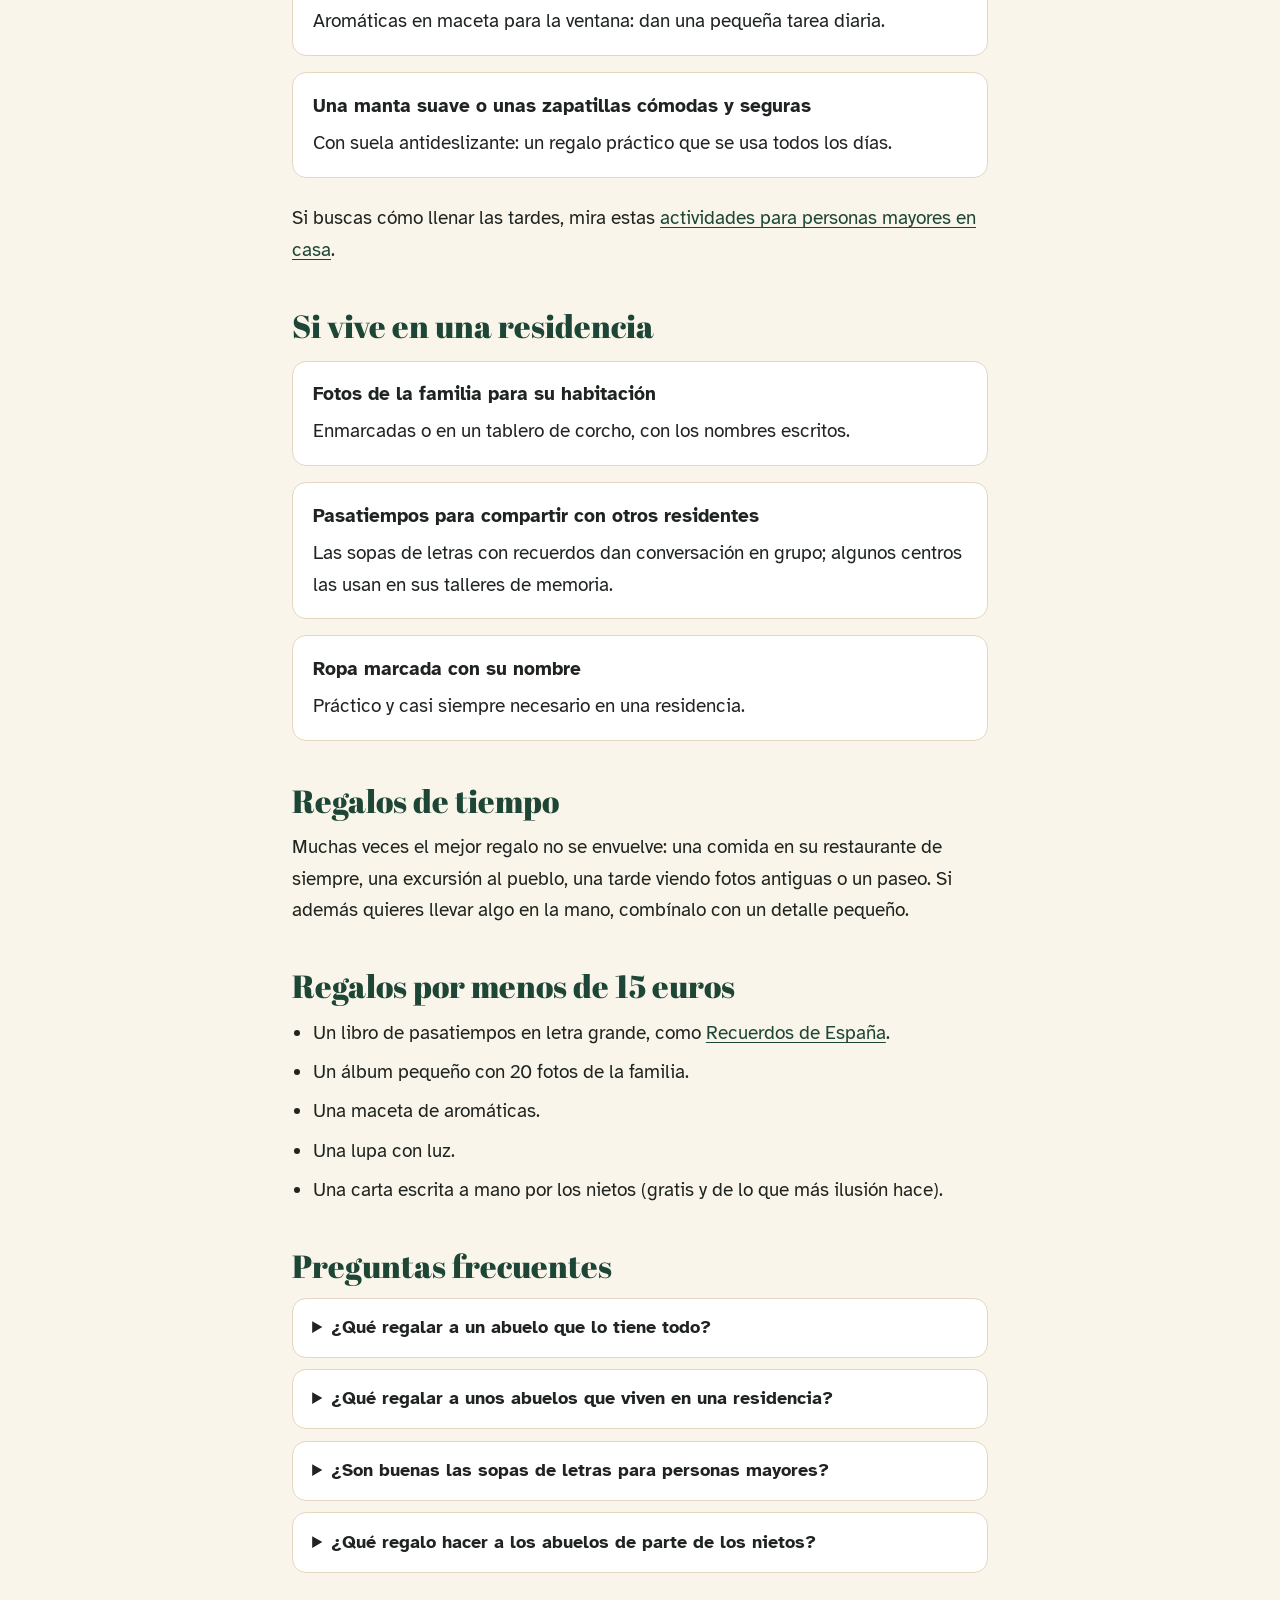
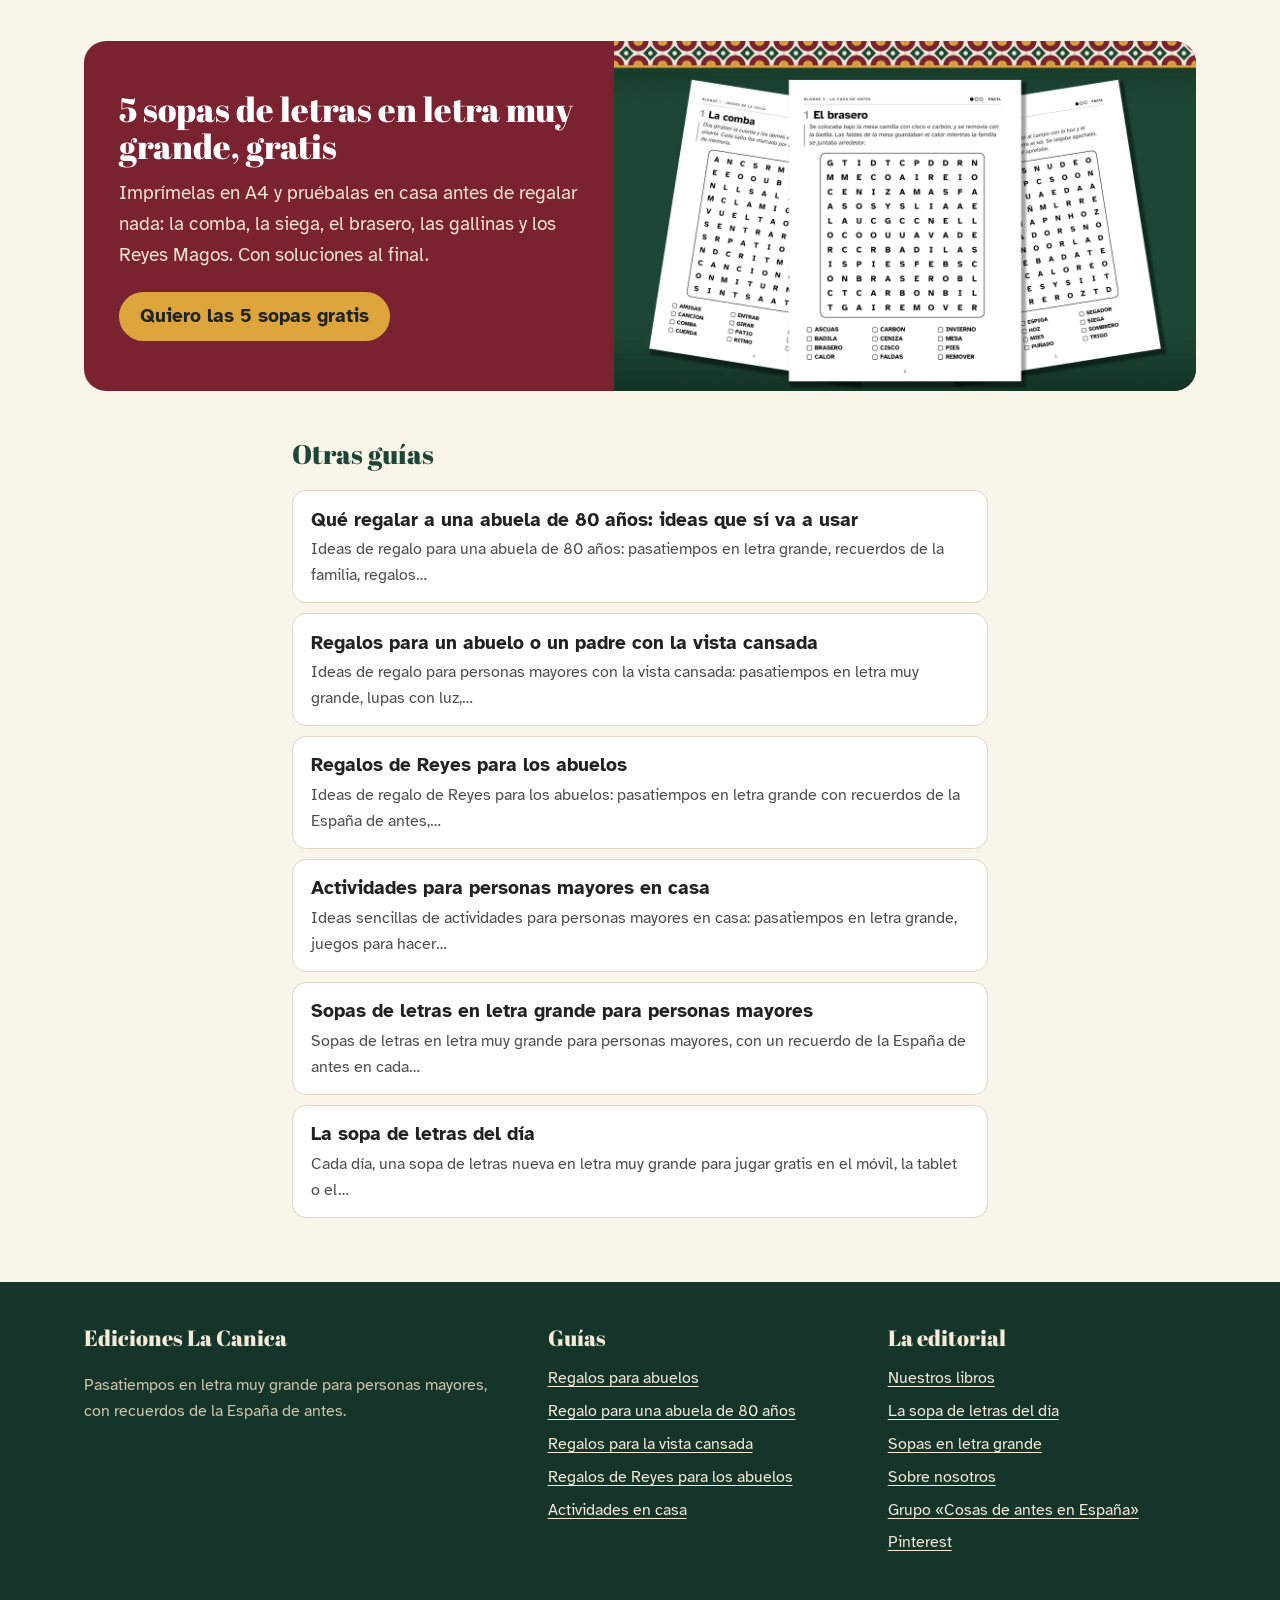
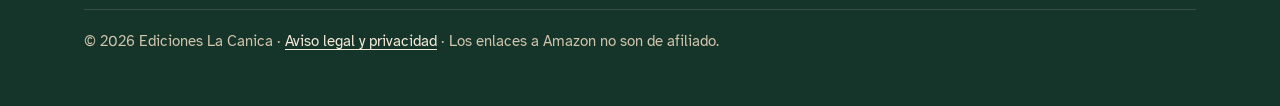
==== commit bae80af5: "La sopa de letras del día: juego diario en letra grande Co-Authored-By: Claude Opus 5.5 <noreply@ant" ====
--- a/index.html
+++ b/index.html
@@ -21,7 +21,7 @@
 <link rel="preload" href="/fuentes/abril-fatface.woff2" as="font" type="font/woff2" crossorigin>
 <link rel="preload" href="/fuentes/atkinson-canica.woff2" as="font" type="font/woff2" crossorigin>
 <link rel="stylesheet" href="/estilo.css">
-<script type="application/ld+json">{"@context": "https://schema.org", "@graph": [{"@type": "Organization", "@id": "https://edicioneslacanica.github.io/#organizacion", "name": "Ediciones La Canica", "url": "https://edicioneslacanica.github.io/", "logo": "https://edicioneslacanica.github.io/img/logo.png", "sameAs": ["https://www.pinterest.com/edicioneslacanica"]}, {"@type": "WebSite", "@id": "https://edicioneslacanica.github.io/#web", "url": "https://edicioneslacanica.github.io/", "name": "Ediciones La Canica", "inLanguage": "es-ES", "publisher": {"@id": "https://edicioneslacanica.github.io/#organizacion"}}, {"@type": "Article", "headline": "Regalos para abuelos y padres mayores: ideas según cómo son", "description": "Ideas de regalo para abuelos y padres mayores según sus gustos: si tienen la vista cansada, si les gusta recordar, si pasan mucho tiempo en casa o viven en una residencia.", "inLanguage": "es-ES", "dateModified": "2026-11-17", "mainEntityOfPage": "https://edicioneslacanica.github.io/", "author": {"@id": "https://edicioneslacanica.github.io/#organizacion"}, "publisher": {"@id": "https://edicioneslacanica.github.io/#organizacion"}, "image": "https://edicioneslacanica.github.io/img/recuerdos-de-espana-vol-1.webp"}, {"@type": "FAQPage", "mainEntity": [{"@type": "Question", "name": "¿Qué regalar a un abuelo que lo tiene todo?", "acceptedAnswer": {"@type": "Answer", "text": "Algo que se use o se comparta, no un objeto más: un álbum con fotos de la familia y los nombres escritos, una comida o una excursión al pueblo, o un pasatiempo con temas de su época para hacer juntos."}}, {"@type": "Question", "name": "¿Qué regalar a unos abuelos que viven en una residencia?", "acceptedAnswer": {"@type": "Answer", "text": "Cosas pequeñas que se puedan usar allí: fotos enmarcadas de la familia, pasatiempos en letra grande, ropa cómoda marcada con su nombre o música de su juventud. Conviene preguntar antes al centro qué está permitido."}}, {"@type": "Question", "name": "¿Son buenas las sopas de letras para personas mayores?", "acceptedAnswer": {"@type": "Answer", "text": "Son un pasatiempo sencillo y entretenido para mantener la mente activa, siempre que la letra sea grande y no haya demasiadas palabras por página. No sustituyen ningún tratamiento ni ejercicio indicado por un profesional."}}, {"@type": "Question", "name": "¿Qué regalo hacer a los abuelos de parte de los nietos?", "acceptedAnswer": {"@type": "Answer", "text": "Algo hecho o compartido con ellos: un dibujo enmarcado, una tarde de pasatiempos juntos, una carta escrita a mano o un libro de recuerdos en el que los abuelos cuenten cómo era su infancia."}}]}]}</script>
+<script type="application/ld+json">{"@context": "https://schema.org", "@graph": [{"@type": "Organization", "@id": "https://edicioneslacanica.github.io/#organizacion", "name": "Ediciones La Canica", "url": "https://edicioneslacanica.github.io/", "logo": "https://edicioneslacanica.github.io/img/logo.png", "sameAs": ["https://www.pinterest.com/edicioneslacanica"]}, {"@type": "WebSite", "@id": "https://edicioneslacanica.github.io/#web", "url": "https://edicioneslacanica.github.io/", "name": "Ediciones La Canica", "inLanguage": "es-ES", "publisher": {"@id": "https://edicioneslacanica.github.io/#organizacion"}}, {"@type": "Article", "headline": "Regalos para abuelos y padres mayores: ideas según cómo son", "description": "Ideas de regalo para abuelos y padres mayores según sus gustos: si tienen la vista cansada, si les gusta recordar, si pasan mucho tiempo en casa o viven en una residencia.", "inLanguage": "es-ES", "dateModified": "2026-11-20", "mainEntityOfPage": "https://edicioneslacanica.github.io/", "author": {"@id": "https://edicioneslacanica.github.io/#organizacion"}, "publisher": {"@id": "https://edicioneslacanica.github.io/#organizacion"}, "image": "https://edicioneslacanica.github.io/img/recuerdos-de-espana-vol-1.webp"}, {"@type": "FAQPage", "mainEntity": [{"@type": "Question", "name": "¿Qué regalar a un abuelo que lo tiene todo?", "acceptedAnswer": {"@type": "Answer", "text": "Algo que se use o se comparta, no un objeto más: un álbum con fotos de la familia y los nombres escritos, una comida o una excursión al pueblo, o un pasatiempo con temas de su época para hacer juntos."}}, {"@type": "Question", "name": "¿Qué regalar a unos abuelos que viven en una residencia?", "acceptedAnswer": {"@type": "Answer", "text": "Cosas pequeñas que se puedan usar allí: fotos enmarcadas de la familia, pasatiempos en letra grande, ropa cómoda marcada con su nombre o música de su juventud. Conviene preguntar antes al centro qué está permitido."}}, {"@type": "Question", "name": "¿Son buenas las sopas de letras para personas mayores?", "acceptedAnswer": {"@type": "Answer", "text": "Son un pasatiempo sencillo y entretenido para mantener la mente activa, siempre que la letra sea grande y no haya demasiadas palabras por página. No sustituyen ningún tratamiento ni ejercicio indicado por un profesional."}}, {"@type": "Question", "name": "¿Qué regalo hacer a los abuelos de parte de los nietos?", "acceptedAnswer": {"@type": "Answer", "text": "Algo hecho o compartido con ellos: un dibujo enmarcado, una tarde de pasatiempos juntos, una carta escrita a mano o un libro de recuerdos en el que los abuelos cuenten cómo era su infancia."}}]}]}</script>
 </head>
 <body>
 <div class="baldosas" aria-hidden="true"></div>
@@ -31,6 +31,7 @@
     
 <nav class="menu" aria-label="Principal">
   <a href="/">Guía de regalos</a>
+  <a href="/sopa-del-dia/">Sopa del día</a>
   <a href="/sopas-de-letras-letra-grande/">Sopas en letra grande</a>
   <a href="/libros/">Nuestros libros</a>
   <a class="boton" href="https://sopas-letra-grande-gratis.subscribepage.io" rel="noopener">5 sopas gratis</a>
@@ -54,7 +55,7 @@
   </div>
 </section>
 <article class="articulo">
-<p class="actualizado">Actualizado el 17 de noviembre de 2026 · Ediciones La Canica</p>
+<p class="actualizado">Actualizado el 20 de noviembre de 2026 · Ediciones La Canica</p>
 
 <p class="resumen"><strong>En pocas palabras:</strong> a un abuelo o a un padre mayor le suele hacer más ilusión algo que use a diario o que le dé compañía que un objeto más. Piensa en tres cosas: qué le gusta hacer, cómo está de vista y de manos, y si vive solo, con la familia o en una residencia.</p>
 
@@ -124,7 +125,7 @@
     <img src="/img/sopas-gratis.webp" width="1200" height="720" loading="lazy" alt="Tres páginas de sopas de letras en letra muy grande para imprimir">
   </div>
 </section>
-<aside class="otras" aria-label="Otras guías"><h2>Otras guías</h2><ul><li><a href="/regalo-abuela-80-anos/">Qué regalar a una abuela de 80 años: ideas que sí va a usar<span>Ideas de regalo para una abuela de 80 años: pasatiempos en letra grande, recuerdos de la familia, regalos…</span></a></li><li><a href="/regalos-abuelo-vista-cansada/">Regalos para un abuelo o un padre con la vista cansada<span>Ideas de regalo para personas mayores con la vista cansada: pasatiempos en letra muy grande, lupas con luz,…</span></a></li><li><a href="/regalos-reyes-abuelos/">Regalos de Reyes para los abuelos<span>Ideas de regalo de Reyes para los abuelos: pasatiempos en letra grande con recuerdos de la España de antes,…</span></a></li><li><a href="/actividades-para-mayores-en-casa/">Actividades para personas mayores en casa<span>Ideas sencillas de actividades para personas mayores en casa: pasatiempos en letra grande, juegos para hacer…</span></a></li><li><a href="/sopas-de-letras-letra-grande/">Sopas de letras en letra grande para personas mayores<span>Sopas de letras en letra muy grande para personas mayores, con un recuerdo de la España de antes en cada…</span></a></li></ul></aside>
+<aside class="otras" aria-label="Otras guías"><h2>Otras guías</h2><ul><li><a href="/regalo-abuela-80-anos/">Qué regalar a una abuela de 80 años: ideas que sí va a usar<span>Ideas de regalo para una abuela de 80 años: pasatiempos en letra grande, recuerdos de la familia, regalos…</span></a></li><li><a href="/regalos-abuelo-vista-cansada/">Regalos para un abuelo o un padre con la vista cansada<span>Ideas de regalo para personas mayores con la vista cansada: pasatiempos en letra muy grande, lupas con luz,…</span></a></li><li><a href="/regalos-reyes-abuelos/">Regalos de Reyes para los abuelos<span>Ideas de regalo de Reyes para los abuelos: pasatiempos en letra grande con recuerdos de la España de antes,…</span></a></li><li><a href="/actividades-para-mayores-en-casa/">Actividades para personas mayores en casa<span>Ideas sencillas de actividades para personas mayores en casa: pasatiempos en letra grande, juegos para hacer…</span></a></li><li><a href="/sopas-de-letras-letra-grande/">Sopas de letras en letra grande para personas mayores<span>Sopas de letras en letra muy grande para personas mayores, con un recuerdo de la España de antes en cada…</span></a></li><li><a href="/sopa-del-dia/">La sopa de letras del día<span>Cada día, una sopa de letras nueva en letra muy grande para jugar gratis en el móvil, la tablet o el…</span></a></li></ul></aside>
 </main>
 <footer class="pie">
   <div class="dentro">
@@ -146,6 +147,7 @@
       <h2>La editorial</h2>
       <ul>
         <li><a href="/libros/">Nuestros libros</a></li>
+        <li><a href="/sopa-del-dia/">La sopa de letras del día</a></li>
         <li><a href="/sopas-de-letras-letra-grande/">Sopas en letra grande</a></li>
         <li><a href="/sobre-nosotros/">Sobre nosotros</a></li>
         <li><a href="https://www.facebook.com/groups/cosasdeantesenespana" rel="noopener">Grupo «Cosas de antes en España»</a></li>
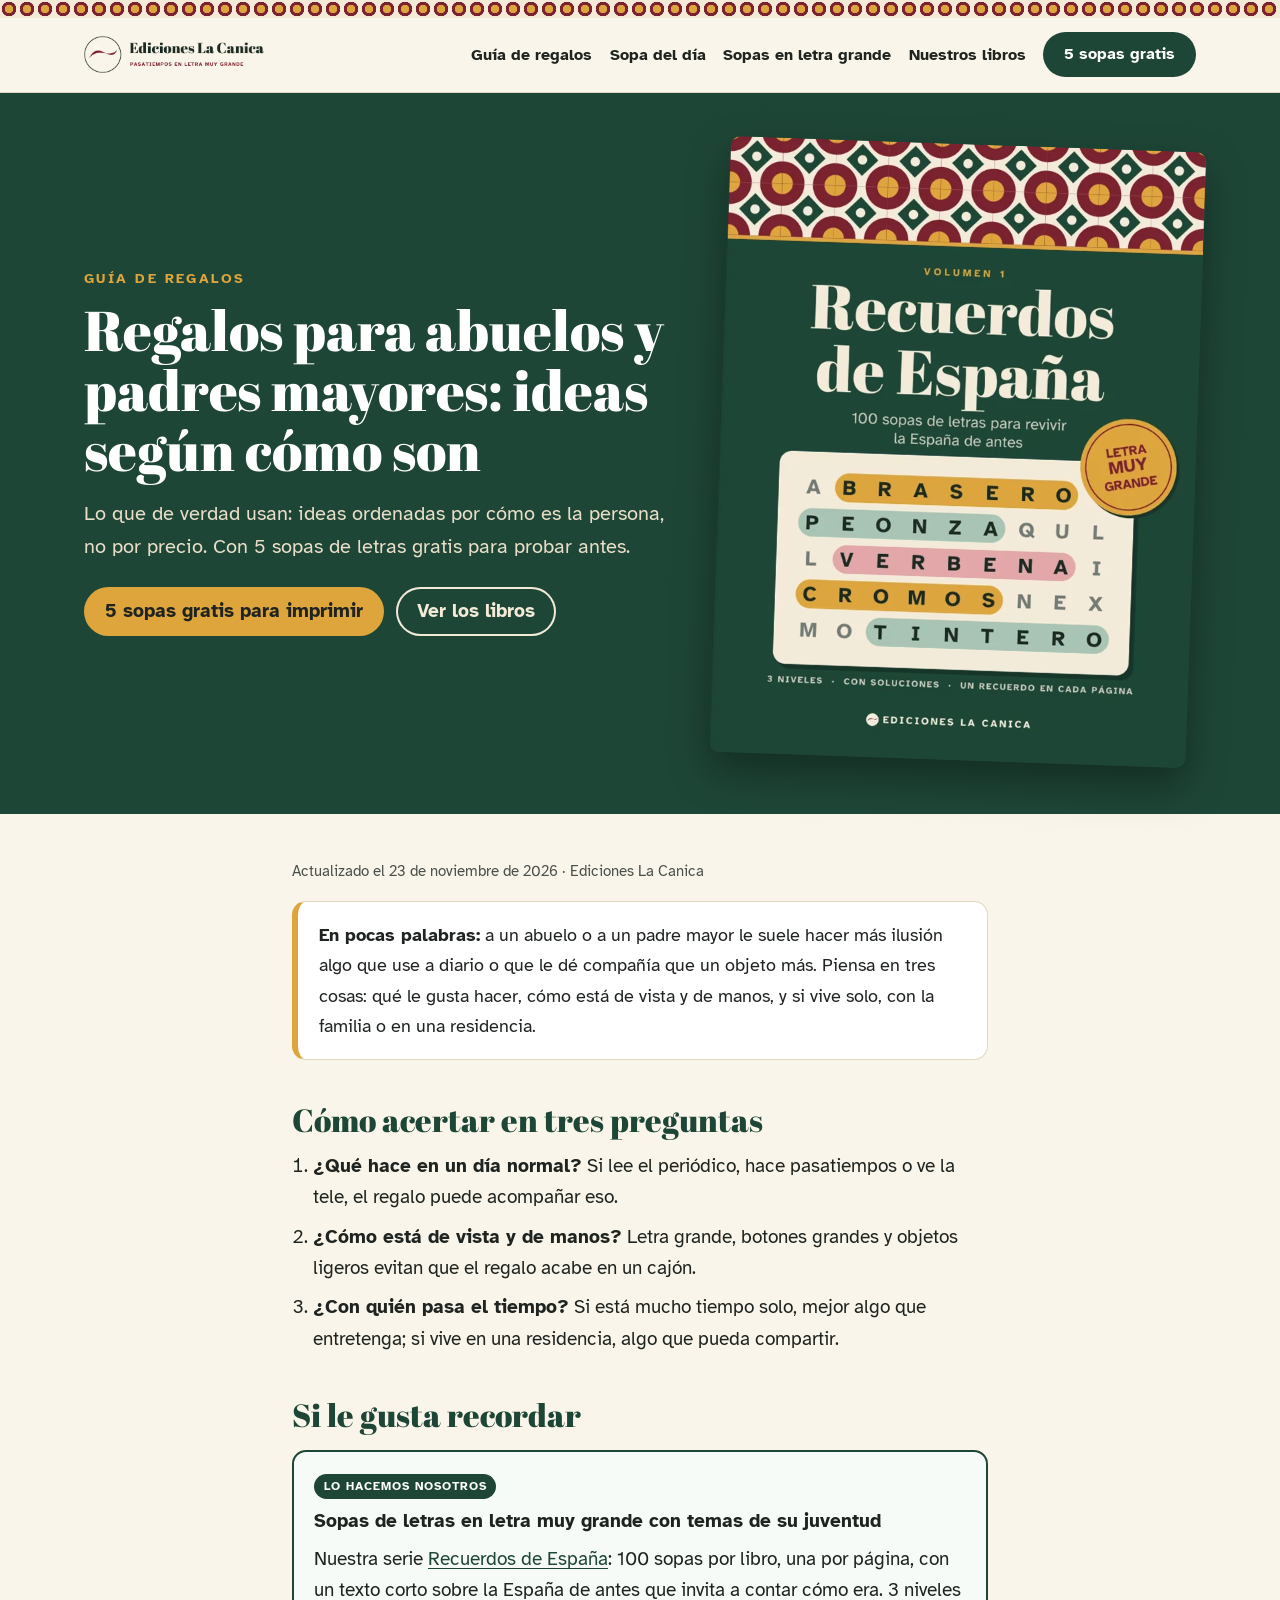
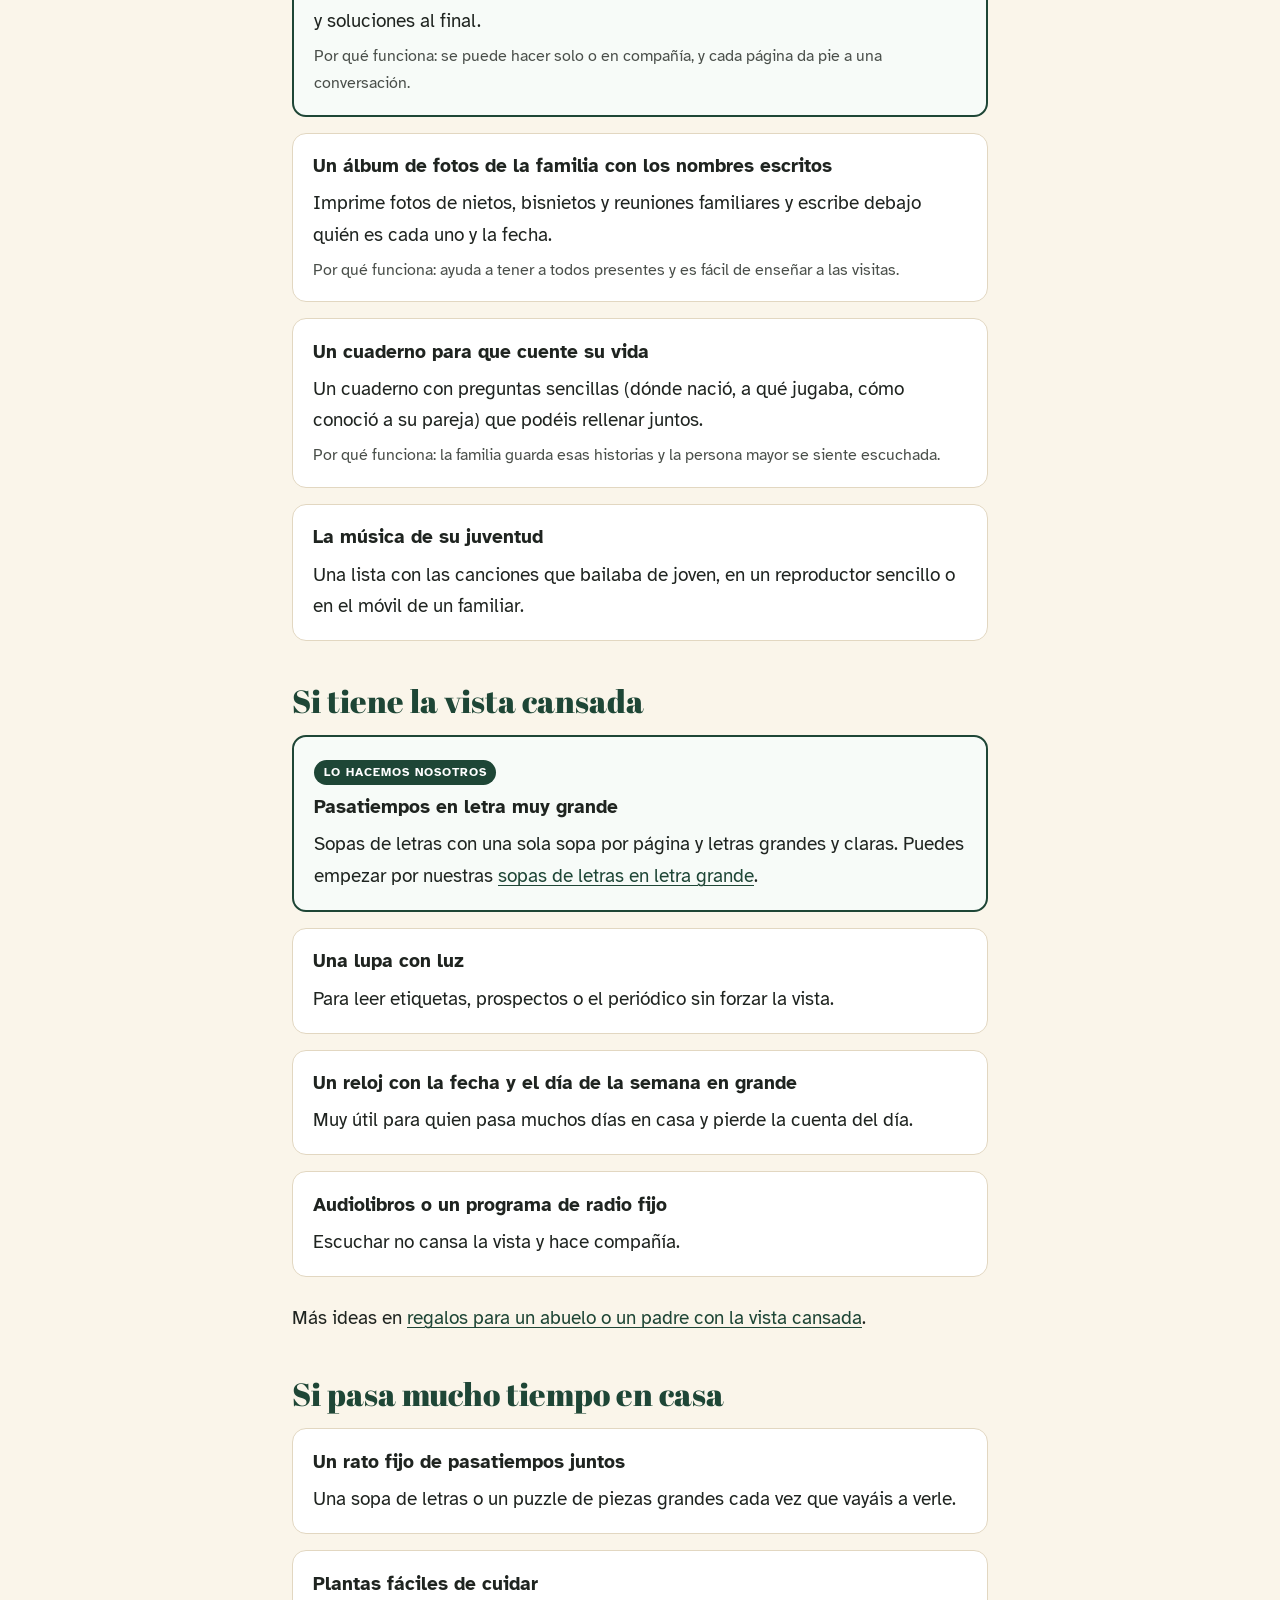
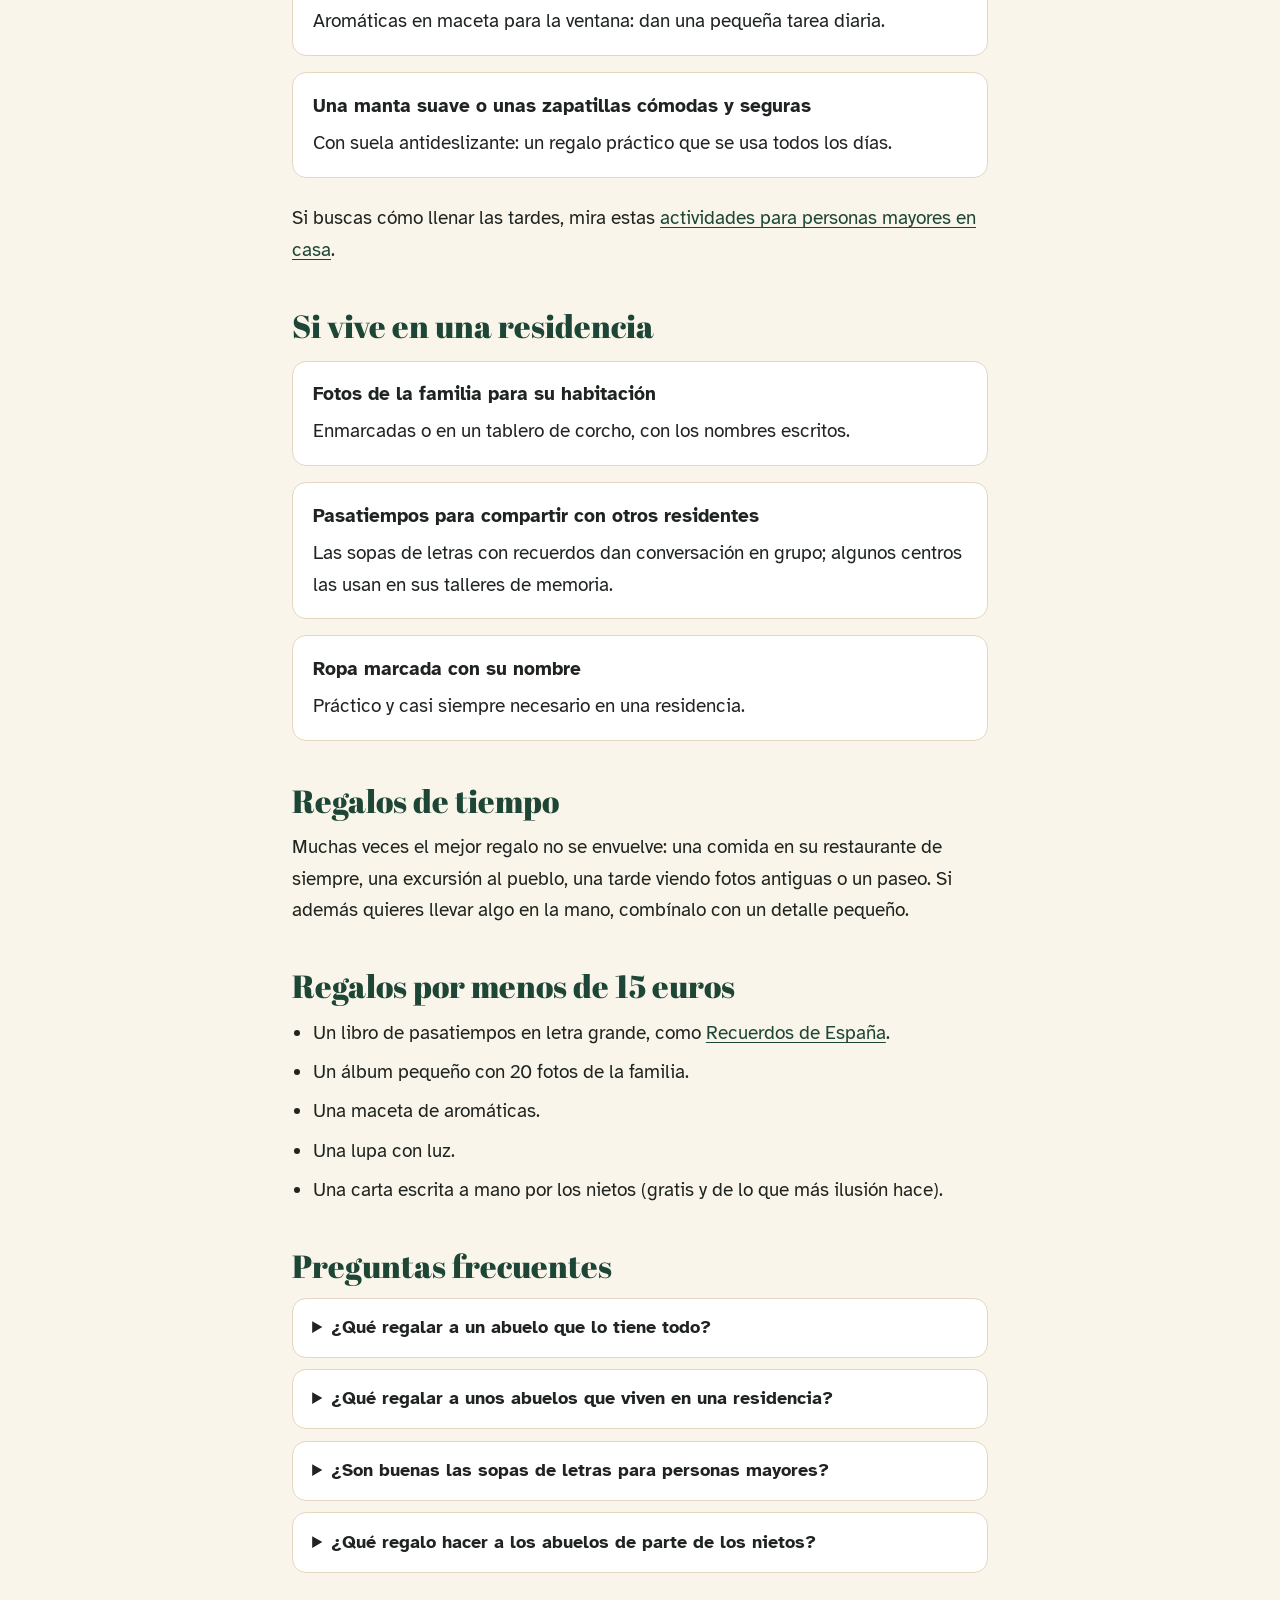
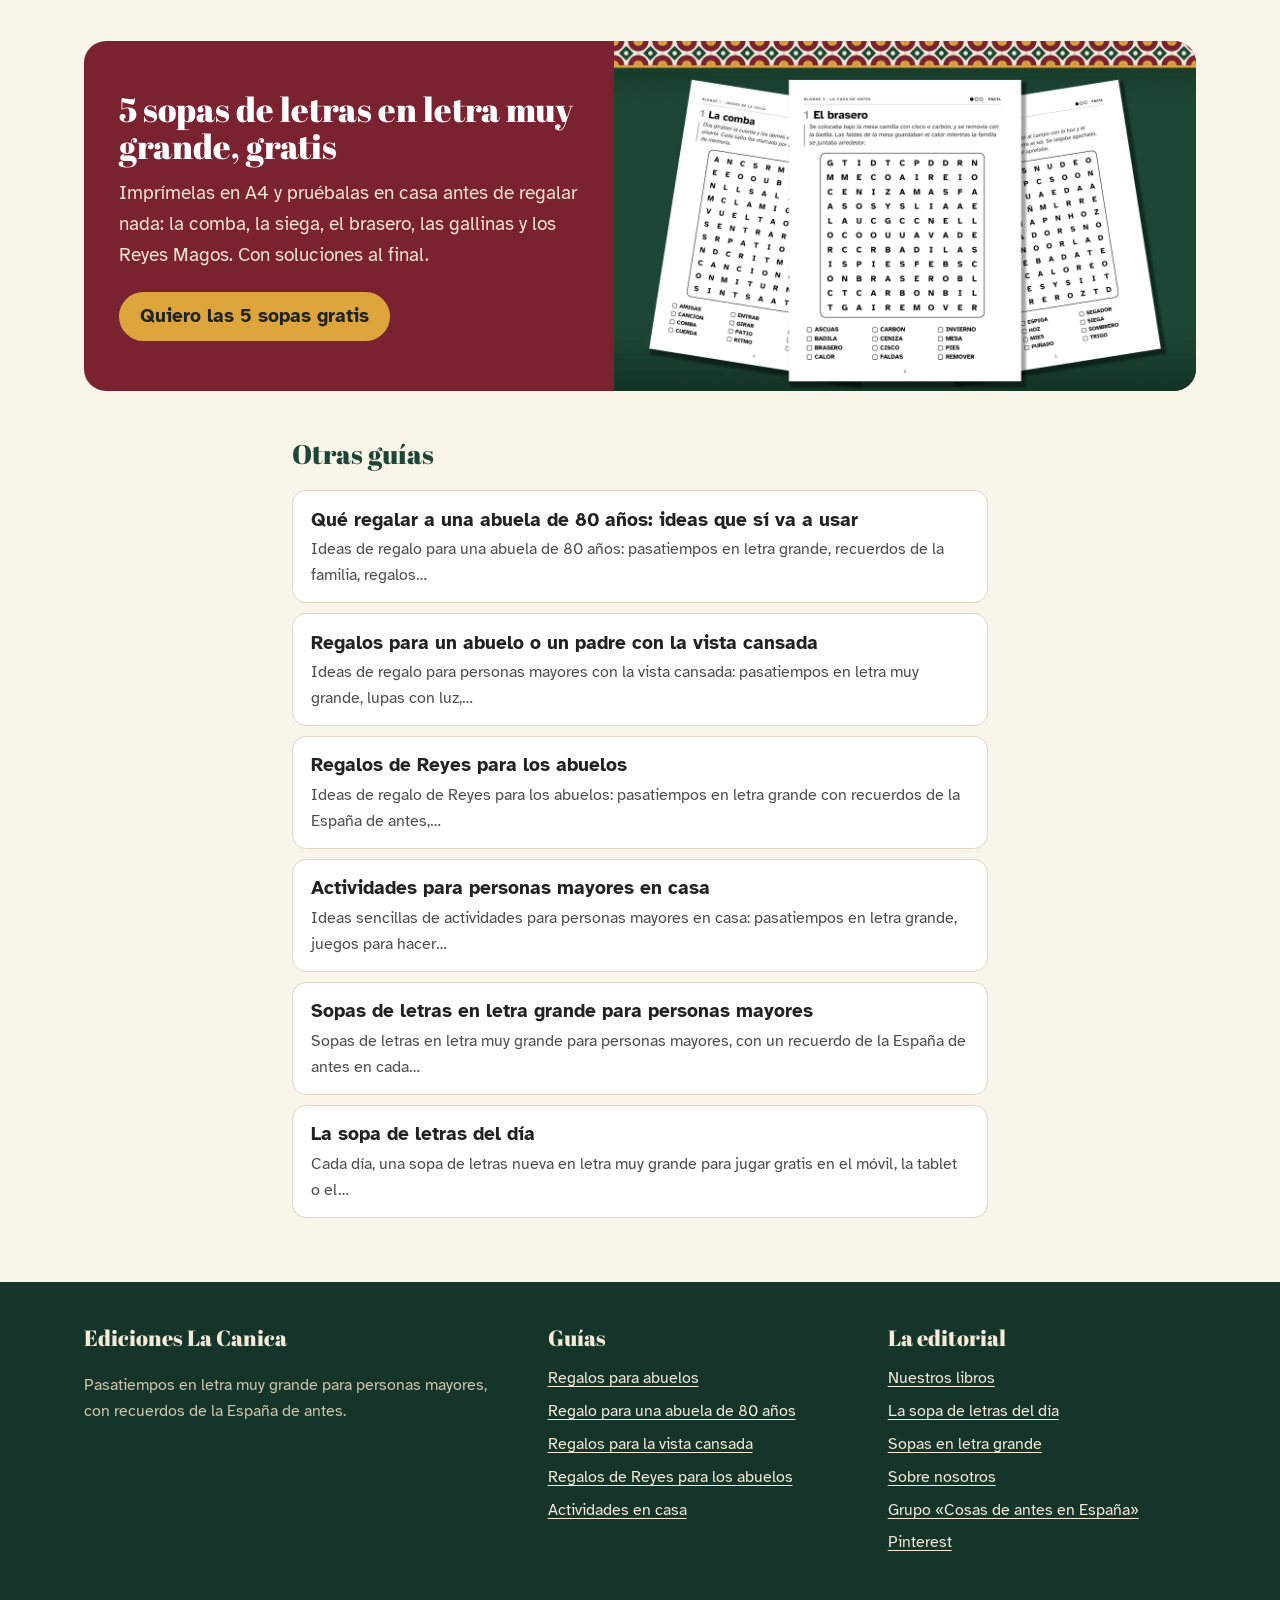
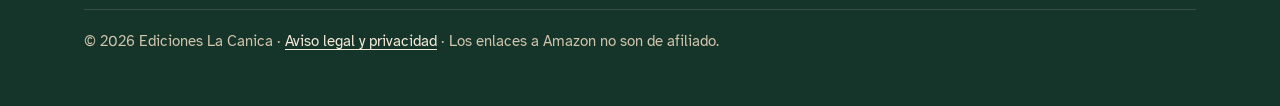
==== commit 5c99bc2b: "Contador de visitas GoatCounter y evento de sopa completada Co-Authored-By: Claude Opus 5.5 <noreply" ====
--- a/index.html
+++ b/index.html
@@ -21,7 +21,8 @@
 <link rel="preload" href="/fuentes/abril-fatface.woff2" as="font" type="font/woff2" crossorigin>
 <link rel="preload" href="/fuentes/atkinson-canica.woff2" as="font" type="font/woff2" crossorigin>
 <link rel="stylesheet" href="/estilo.css">
-<script type="application/ld+json">{"@context": "https://schema.org", "@graph": [{"@type": "Organization", "@id": "https://edicioneslacanica.github.io/#organizacion", "name": "Ediciones La Canica", "url": "https://edicioneslacanica.github.io/", "logo": "https://edicioneslacanica.github.io/img/logo.png", "sameAs": ["https://www.pinterest.com/edicioneslacanica"]}, {"@type": "WebSite", "@id": "https://edicioneslacanica.github.io/#web", "url": "https://edicioneslacanica.github.io/", "name": "Ediciones La Canica", "inLanguage": "es-ES", "publisher": {"@id": "https://edicioneslacanica.github.io/#organizacion"}}, {"@type": "Article", "headline": "Regalos para abuelos y padres mayores: ideas según cómo son", "description": "Ideas de regalo para abuelos y padres mayores según sus gustos: si tienen la vista cansada, si les gusta recordar, si pasan mucho tiempo en casa o viven en una residencia.", "inLanguage": "es-ES", "dateModified": "2026-11-20", "mainEntityOfPage": "https://edicioneslacanica.github.io/", "author": {"@id": "https://edicioneslacanica.github.io/#organizacion"}, "publisher": {"@id": "https://edicioneslacanica.github.io/#organizacion"}, "image": "https://edicioneslacanica.github.io/img/recuerdos-de-espana-vol-1.webp"}, {"@type": "FAQPage", "mainEntity": [{"@type": "Question", "name": "¿Qué regalar a un abuelo que lo tiene todo?", "acceptedAnswer": {"@type": "Answer", "text": "Algo que se use o se comparta, no un objeto más: un álbum con fotos de la familia y los nombres escritos, una comida o una excursión al pueblo, o un pasatiempo con temas de su época para hacer juntos."}}, {"@type": "Question", "name": "¿Qué regalar a unos abuelos que viven en una residencia?", "acceptedAnswer": {"@type": "Answer", "text": "Cosas pequeñas que se puedan usar allí: fotos enmarcadas de la familia, pasatiempos en letra grande, ropa cómoda marcada con su nombre o música de su juventud. Conviene preguntar antes al centro qué está permitido."}}, {"@type": "Question", "name": "¿Son buenas las sopas de letras para personas mayores?", "acceptedAnswer": {"@type": "Answer", "text": "Son un pasatiempo sencillo y entretenido para mantener la mente activa, siempre que la letra sea grande y no haya demasiadas palabras por página. No sustituyen ningún tratamiento ni ejercicio indicado por un profesional."}}, {"@type": "Question", "name": "¿Qué regalo hacer a los abuelos de parte de los nietos?", "acceptedAnswer": {"@type": "Answer", "text": "Algo hecho o compartido con ellos: un dibujo enmarcado, una tarde de pasatiempos juntos, una carta escrita a mano o un libro de recuerdos en el que los abuelos cuenten cómo era su infancia."}}]}]}</script>
+<script type="application/ld+json">{"@context": "https://schema.org", "@graph": [{"@type": "Organization", "@id": "https://edicioneslacanica.github.io/#organizacion", "name": "Ediciones La Canica", "url": "https://edicioneslacanica.github.io/", "logo": "https://edicioneslacanica.github.io/img/logo.png", "sameAs": ["https://www.pinterest.com/edicioneslacanica"]}, {"@type": "WebSite", "@id": "https://edicioneslacanica.github.io/#web", "url": "https://edicioneslacanica.github.io/", "name": "Ediciones La Canica", "inLanguage": "es-ES", "publisher": {"@id": "https://edicioneslacanica.github.io/#organizacion"}}, {"@type": "Article", "headline": "Regalos para abuelos y padres mayores: ideas según cómo son", "description": "Ideas de regalo para abuelos y padres mayores según sus gustos: si tienen la vista cansada, si les gusta recordar, si pasan mucho tiempo en casa o viven en una residencia.", "inLanguage": "es-ES", "dateModified": "2026-11-23", "mainEntityOfPage": "https://edicioneslacanica.github.io/", "author": {"@id": "https://edicioneslacanica.github.io/#organizacion"}, "publisher": {"@id": "https://edicioneslacanica.github.io/#organizacion"}, "image": "https://edicioneslacanica.github.io/img/recuerdos-de-espana-vol-1.webp"}, {"@type": "FAQPage", "mainEntity": [{"@type": "Question", "name": "¿Qué regalar a un abuelo que lo tiene todo?", "acceptedAnswer": {"@type": "Answer", "text": "Algo que se use o se comparta, no un objeto más: un álbum con fotos de la familia y los nombres escritos, una comida o una excursión al pueblo, o un pasatiempo con temas de su época para hacer juntos."}}, {"@type": "Question", "name": "¿Qué regalar a unos abuelos que viven en una residencia?", "acceptedAnswer": {"@type": "Answer", "text": "Cosas pequeñas que se puedan usar allí: fotos enmarcadas de la familia, pasatiempos en letra grande, ropa cómoda marcada con su nombre o música de su juventud. Conviene preguntar antes al centro qué está permitido."}}, {"@type": "Question", "name": "¿Son buenas las sopas de letras para personas mayores?", "acceptedAnswer": {"@type": "Answer", "text": "Son un pasatiempo sencillo y entretenido para mantener la mente activa, siempre que la letra sea grande y no haya demasiadas palabras por página. No sustituyen ningún tratamiento ni ejercicio indicado por un profesional."}}, {"@type": "Question", "name": "¿Qué regalo hacer a los abuelos de parte de los nietos?", "acceptedAnswer": {"@type": "Answer", "text": "Algo hecho o compartido con ellos: un dibujo enmarcado, una tarde de pasatiempos juntos, una carta escrita a mano o un libro de recuerdos en el que los abuelos cuenten cómo era su infancia."}}]}]}</script>
+<script data-goatcounter="https://lacanica.goatcounter.com/count" async src="//gc.zgo.at/count.js"></script>
 </head>
 <body>
 <div class="baldosas" aria-hidden="true"></div>
@@ -55,7 +56,7 @@
   </div>
 </section>
 <article class="articulo">
-<p class="actualizado">Actualizado el 20 de noviembre de 2026 · Ediciones La Canica</p>
+<p class="actualizado">Actualizado el 23 de noviembre de 2026 · Ediciones La Canica</p>
 
 <p class="resumen"><strong>En pocas palabras:</strong> a un abuelo o a un padre mayor le suele hacer más ilusión algo que use a diario o que le dé compañía que un objeto más. Piensa en tres cosas: qué le gusta hacer, cómo está de vista y de manos, y si vive solo, con la familia o en una residencia.</p>
 
